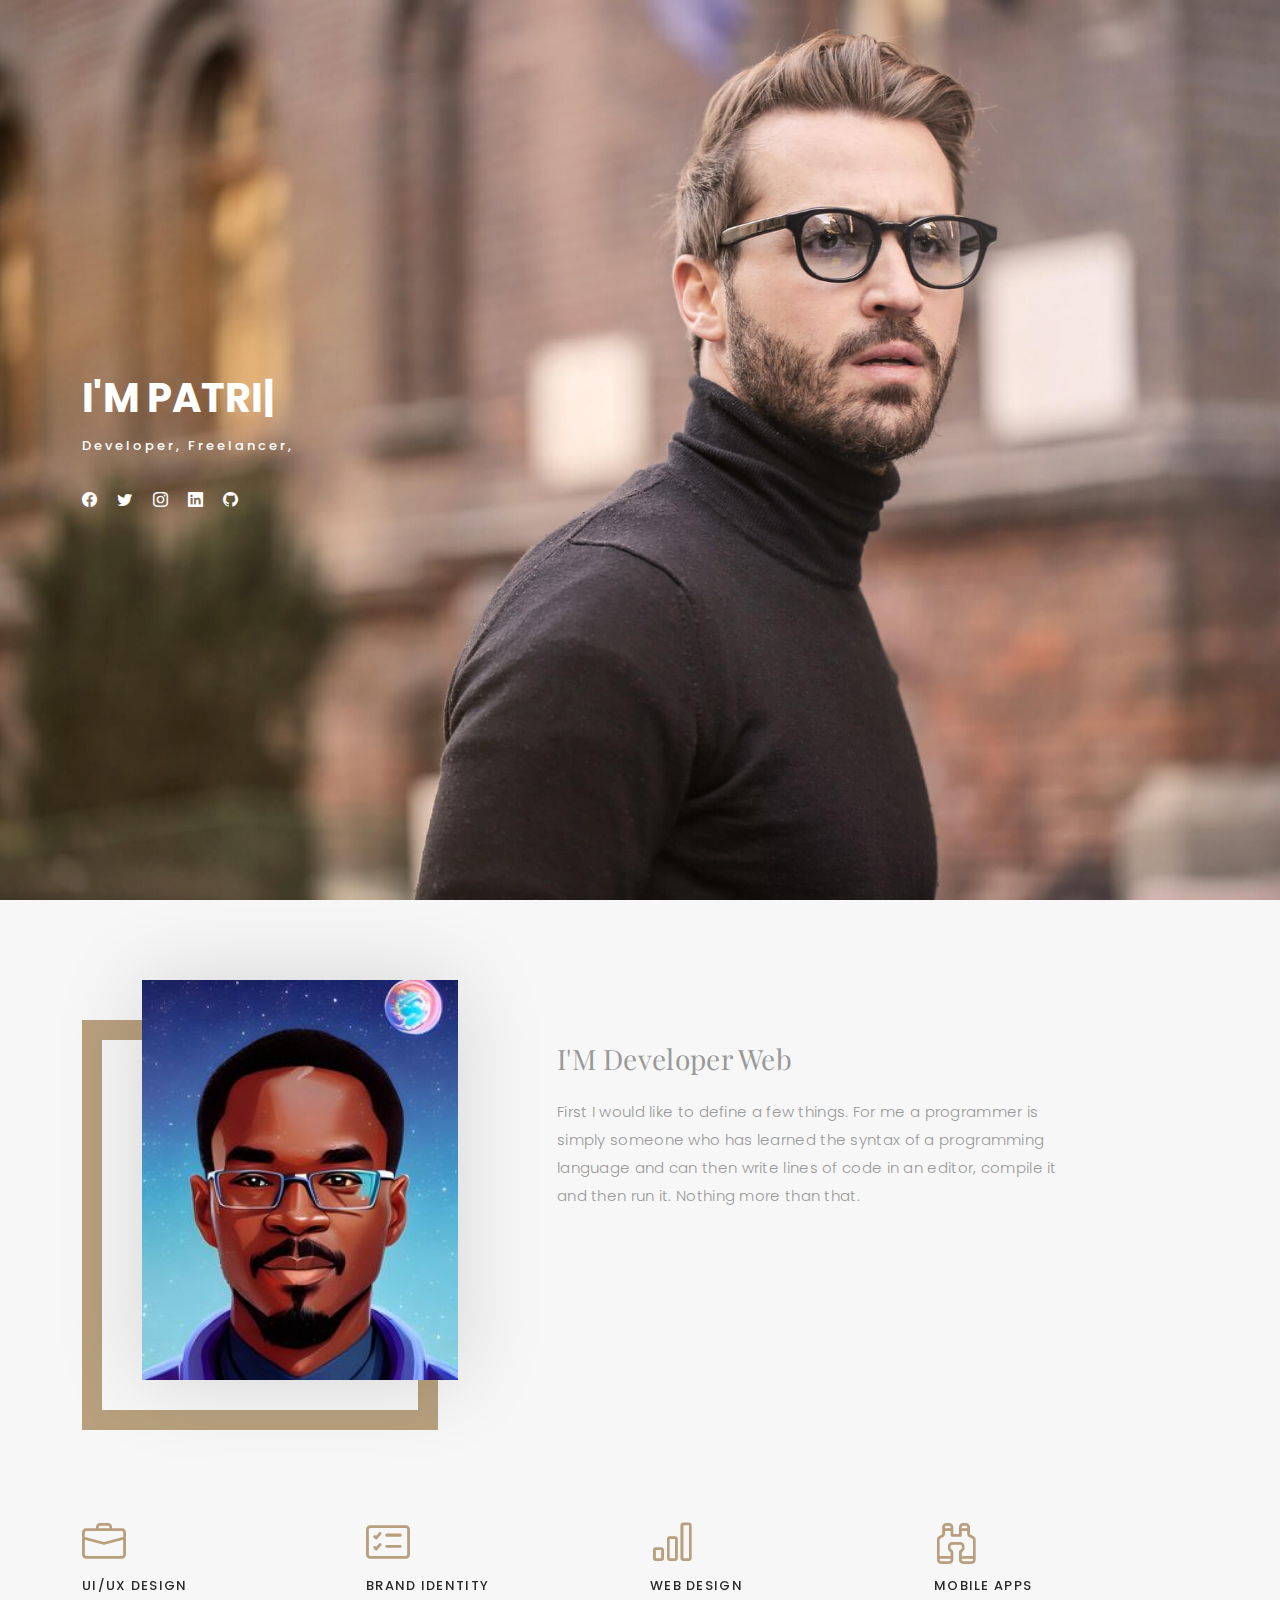
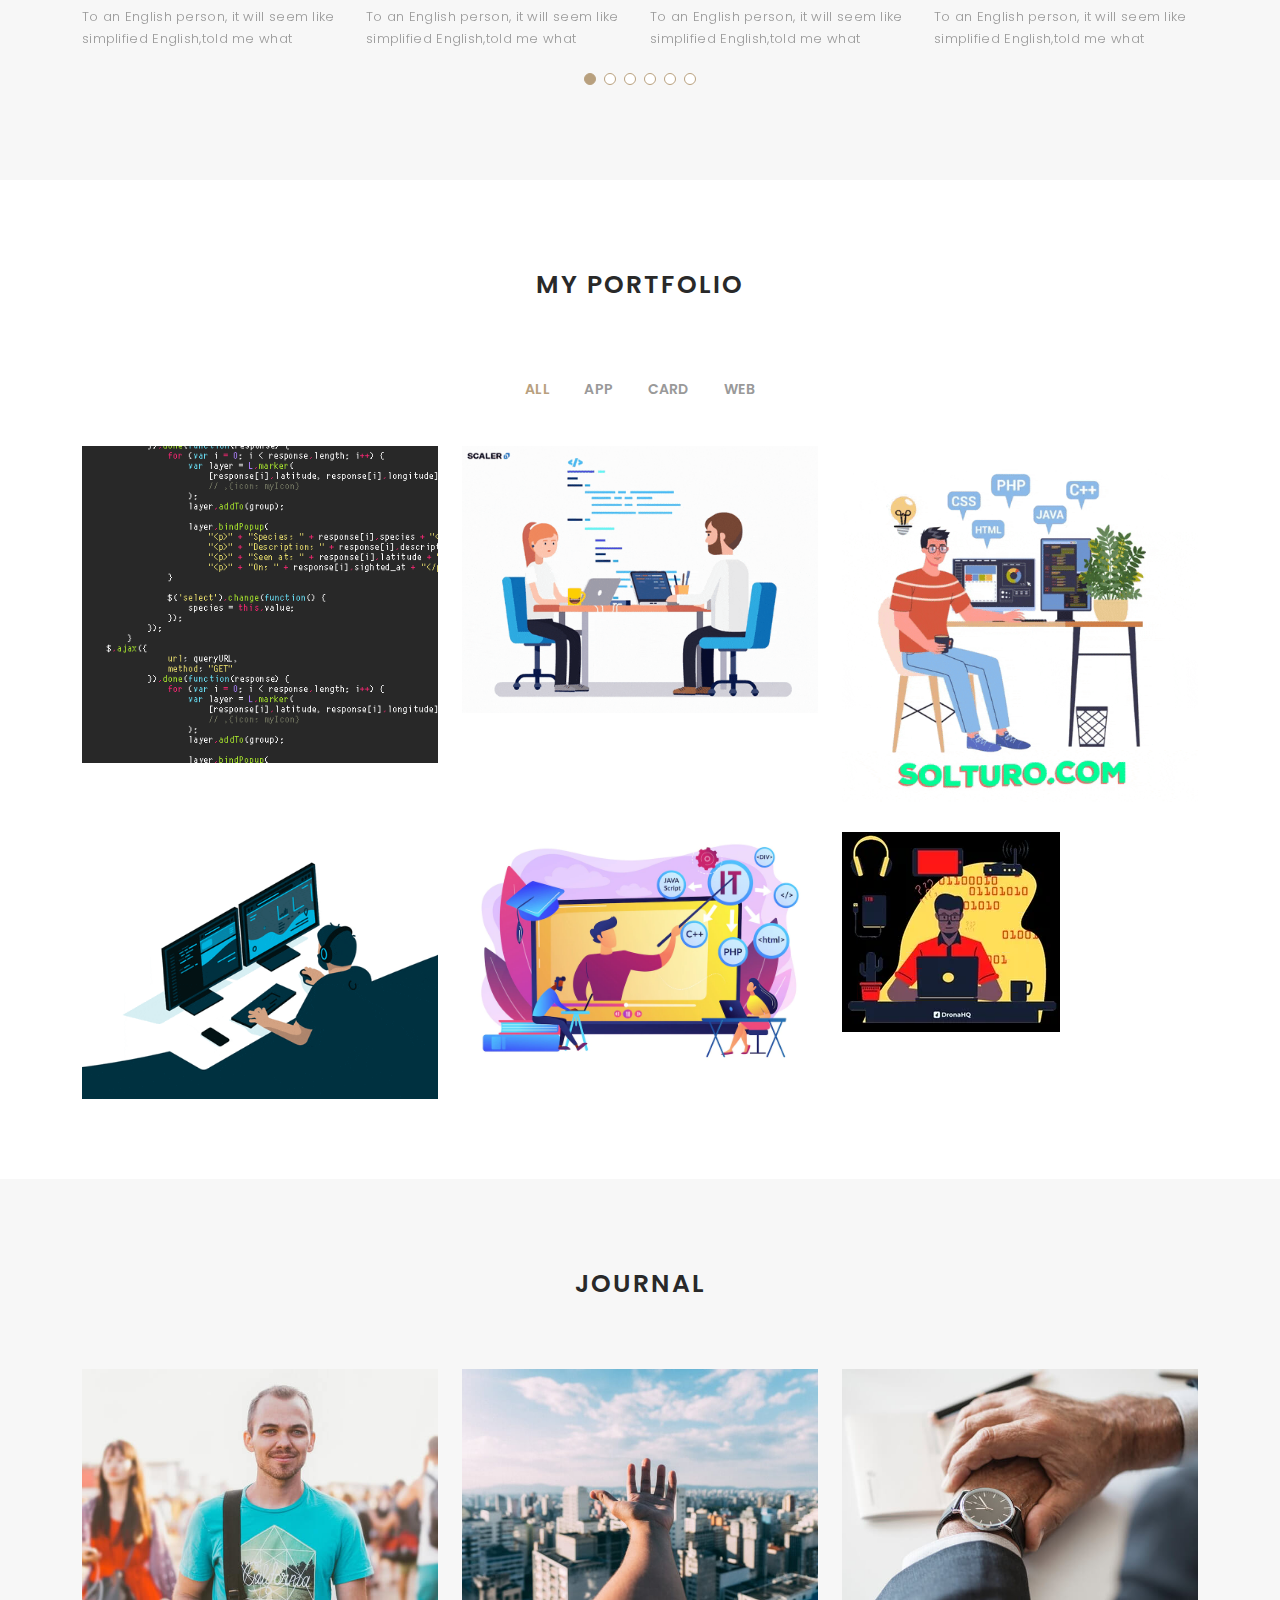
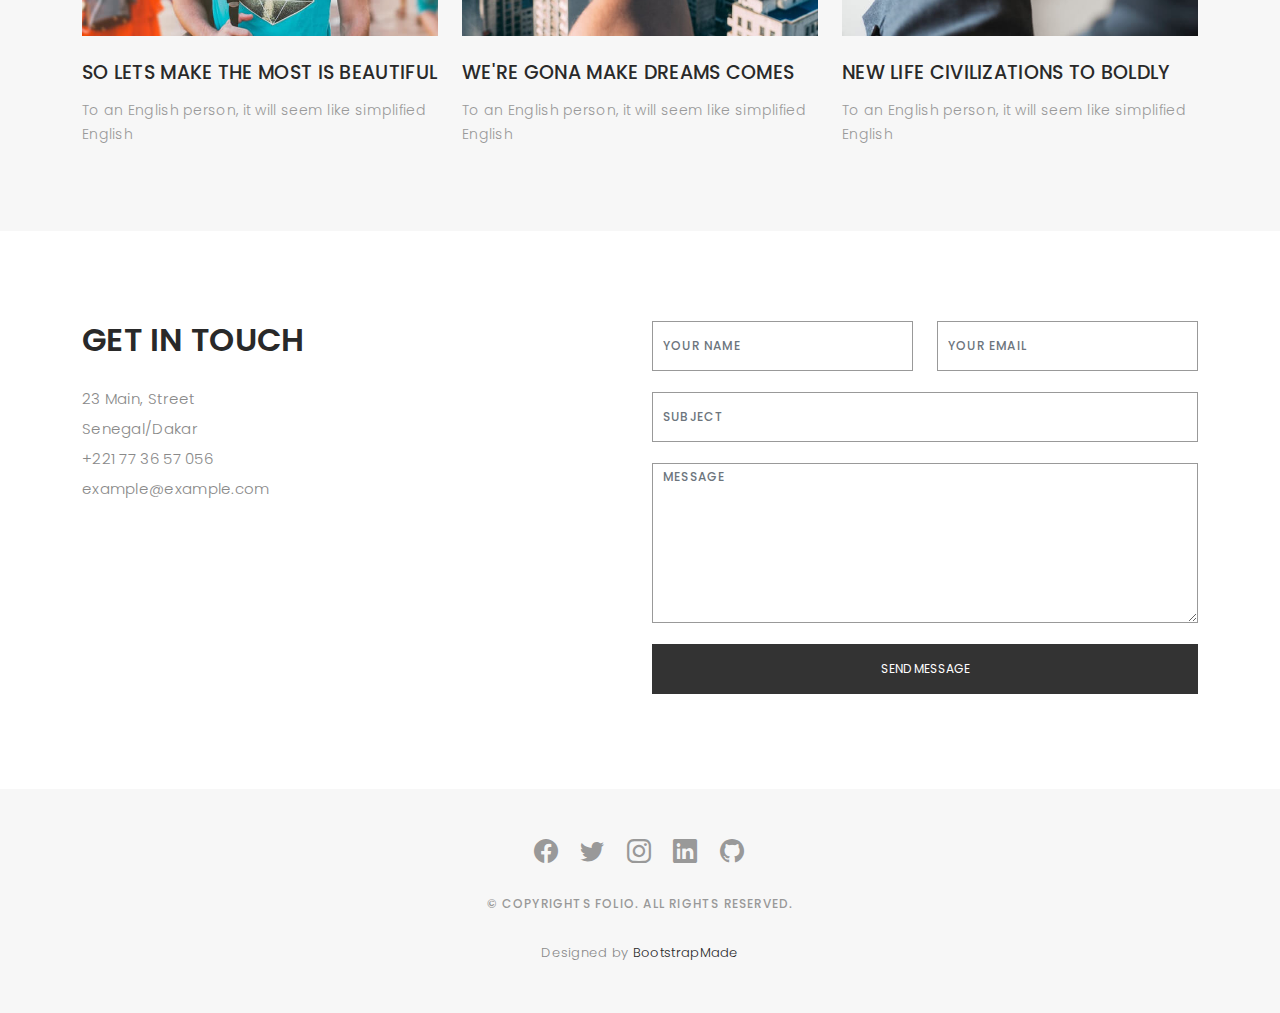
==== index.html @ e071d7d8 "Merge branch 'main' of https://github.com/Adromane/Folio" ====
<!DOCTYPE html>
<html lang="en">

<head>
  <meta charset="utf-8">
  <meta content="width=device-width, initial-scale=1.0" name="viewport">

  <title>My website</title>
  <meta content="" name="description">
  <meta content="" name="keywords">

  <!-- Favicons -->
  <link href="assets/img/Logo.webp" rel="icon">
  <link href="assets/img/apple-touch-icon.png" rel="apple-touch-icon">

  <!-- Google Fonts -->
  <link href="https://fonts.googleapis.com/css?family=Poppins:300,300i,400,400i,500,500i,600,600i,700,700i|Playfair+Display:400,400i,500,500i,600,600i,700,700i,900,900i" rel="stylesheet">

  <!-- Vendor CSS Files -->
  <link href="assets/vendor/bootstrap/css/bootstrap.min.css" rel="stylesheet">
  <link href="assets/vendor/bootstrap-icons/bootstrap-icons.css" rel="stylesheet">
  <link href="assets/vendor/boxicons/css/boxicons.min.css" rel="stylesheet">
  <link href="assets/vendor/glightbox/css/glightbox.min.css" rel="stylesheet">
  <link href="assets/vendor/swiper/swiper-bundle.min.css" rel="stylesheet">

  <!-- Template Main CSS File -->
  <link href="assets/css/style.css" rel="stylesheet">

  <!-- =======================================================
  * Template Name: Folio - v4.9.1
  * Template URL: https://bootstrapmade.com/folio-bootstrap-portfolio-template/
  * Author: BootstrapMade.com
  * License: https://bootstrapmade.com/license/
  ======================================================== -->
</head>

<body>

  <!-- ======= Header ======= -->
  <header id="header" class="fixed-top ">
    <div class="container d-flex align-items-center justify-content-between">

      <a href="index.html" class="logo"><img src="assets/img/logo.png" alt="" class="img-fluid"></a>
      <!-- Uncomment below if you prefer to use an text logo -->
      <!-- <h1 class="logo"><a href="index.html">Folio</a></h1> -->

      <nav id="navbar" class="navbar">
        <ul>
          <li><a class="nav-link scrollto active" href="#hero">Home</a></li>
          <li><a class="nav-link scrollto" href="#about">About</a></li>
          <li><a class="nav-link  scrollto" href="#portfolio">Portfolio</a></li>
          <li><a class="nav-link  scrollto" href="#journal">Blog</a></li>
            <ul>
            </ul>
          </li>
          <li><a class="nav-link scrollto" href="#contact">Contact</a></li>
        </ul>
        <i class="bi bi-list mobile-nav-toggle"></i>
      </nav><!-- .navbar -->

    </div>
  </header><!-- End Header -->

  <!-- ======= Hero Section ======= -->
  <div id="hero" class="home">

    <div class="container">
      <div class="hero-content">
        <h1>I'm <span class="typed" data-typed-items="Patrick Adromane Vieira Gomes, Developer, Freelancer"></span></h1>
        <p> Developer, Freelancer,</p>

        <ul class="list-unstyled list-social">
          <li><a href="https://www.facebook.com/"><i class="bi bi-facebook"></i></a></li>
          <li><a href="https://twitter.com/home"><i class="bi bi-twitter"></i></a></li>
          <li><a href="https://www.instagram.com/"><i class="bi bi-instagram"></i></a></li>
          <li><a href="https://www.linkedin.com/jobs/"><i class="bi bi-linkedin"></i></a></li>
          <li><a href="https://github.com/Adromane"><i class="bi bi-github"></i></a></li>
        </ul>
      </div>
    </div>
  </div><!-- End Hero -->

  <main id="main">

    <!-- ======= About Section ======= -->
    <div id="about" class="paddsection">
      <div class="container">
        <div class="row justify-content-between">

          <div class="col-lg-4 ">
            <div class="div-img-bg">
              <div class="about-img">
                <img src="pich.jpg" class="img-responsive" alt="me">
              </div>
            </div>
          </div>

          <div class="col-lg-7">
            <div class="about-descr">

              <p class="p-heading">I'M Developer Web </p>
              <p class="separator">First I would like to define a few things. For me a programmer is simply someone who has learned the syntax of a programming language and can then write lines of code in an editor, compile it and then run it. Nothing more than that.</p>

            </div>

          </div>
        </div>
      </div>
    </div><!-- End About Section -->

    <!-- ======= Services Section ======= -->
    <div id="services">
      <div class="container">

        <div class="services-slider swiper" data-aos="fade-up" data-aos-delay="100">
          <div class="swiper-wrapper">

            <div class="swiper-slide">
              <div class="services-block">
                <i class="bi bi-briefcase"></i>
                <span>UI/UX DESIGN</span>
                <p class="separator">To an English person, it will seem like simplified English,told me what </p>
              </div>
            </div><!-- End testimonial item -->

            <div class="swiper-slide">
              <div class="services-block">
                <i class="bi bi-card-checklist"></i>
                <span>BRAND IDENTITY</span>
                <p class="separator">To an English person, it will seem like simplified English,told me what </p>
              </div>
            </div><!-- End testimonial item -->

            <div class="swiper-slide">
              <div class="services-block">
                <i class="bi bi-bar-chart"></i>
                <span>WEB DESIGN</span>
                <p class="separator">To an English person, it will seem like simplified English,told me what </p>
              </div>
            </div><!-- End testimonial item -->

            <div class="swiper-slide">
              <div class="services-block">
                <i class="bi bi-binoculars"></i>
                <span>MOBILE APPS</span>
                <p class="separator">To an English person, it will seem like simplified English,told me what </p>
              </div>
            </div><!-- End testimonial item -->

            <div class="swiper-slide">
              <div class="services-block">
                <i class="bi bi-brightness-high"></i>
                <span>Analytics</span>
                <p class="separator">To an English person, it will seem like simplified English,told me what </p>
              </div>
            </div><!-- End testimonial item -->

            <div class="swiper-slide">
              <div class="services-block">
                <i class="bi bi-calendar4-week"></i>
                <span>PHOTOGRAPHY</span>
                <p class="separator">To an English person, it will seem like simplified English,told me what </p>
              </div>
            </div><!-- End testimonial item -->

          </div>
          <div class="swiper-pagination"></div>
        </div>

      </div>

    </div><!-- End Services Section -->

    <!-- ======= Portfolio Section ======= -->
    <div id="portfolio" class="paddsection">

      <div class="container">
        <div class="section-title text-center">
          <h2>My Portfolio</h2>
        </div>
      </div>

      <div class="container">

        <div class="row">
          <div class="col-lg-12 d-flex justify-content-center">
            <ul id="portfolio-flters">
              <li data-filter="*" class="filter-active">All</li>
              <li data-filter=".filter-app">App</li>
              <li data-filter=".filter-card">Card</li>
              <li data-filter=".filter-web">Web</li>
            </ul>
          </div>
        </div>

        <div class="row portfolio-container">

          <div class="col-lg-4 col-md-6 portfolio-item filter-app">
            <img src="giphy (1).gif" class="img-fluid" alt="">
            <div class="portfolio-info">
              <h4>Designer</h4>
              <p>Desig</p>
              <a href="assets/img/portfolio/desig1.gif" data-gallery="portfolioGallery" class="portfolio-lightbox preview-link" title="Designer"><i class="bx bx-plus"></i></a>
              <a href="portfolio-details.html" class="details-link" title="More Details"><i class="bx bx-link"></i></a>
            </div>
          </div>

          <div class="col-lg-4 col-md-6 portfolio-item filter-web">
            <img src="giphy (2)-prog.gif" class="img-fluid" alt="">
            <div class="portfolio-info">
              <h4>Website</h4>
              <p>Web</p>
              <a href="assets/img/portfolio/Progr1.gif" data-gallery="portfolioGallery" class="portfolio-lightbox preview-link" title="Website"><i class="bx bx-plus"></i></a>
              <a href="portfolio-details.html" class="details-link" title="More Details"><i class="bx bx-link"></i></a>
            </div>
          </div>

          <div class="col-lg-4 col-md-6 portfolio-item filter-app">
            <img src="giphy (3).gif" class="img-fluid" alt="">
            <div class="portfolio-info">
              <h4>App 2</h4>
              <p>App</p>
              <a href="assets/img/portfolio/desig2.gif" data-gallery="portfolioGallery" class="portfolio-lightbox preview-link" title="website"><i class="bx bx-plus"></i></a>
              <a href="portfolio-details.html" class="details-link" title="More Details"><i class="bx bx-link"></i></a>
            </div>
          </div>

          <div class="col-lg-4 col-md-6 portfolio-item filter-card">
            <img src="giphy.gif" class="img-fluid" alt="">
            <div class="portfolio-info">
              <h4>Developer 2</h4>
              <p>Dev</p>
              <a href="assets/img/portfolio/prg5.gif" data-gallery="portfolioGallery" class="portfolio-lightbox preview-link" title="website"><i class="bx bx-plus"></i></a>
              <a href="portfolio-details.html" class="details-link" title="More Details"><i class="bx bx-link"></i></a>
            </div>
          </div>

          <div class="col-lg-4 col-md-6 portfolio-item filter-web">
            <img src="p.webp" class="img-fluid" alt="">
            <div class="portfolio-info">
              <h4>Website</h4>
              <p>Web</p>
              <a href="assets/img/portfolio/prg4.gif" data-gallery="portfolioGallery" class="portfolio-lightbox preview-link" title="website"><i class="bx bx-plus"></i></a>
              <a href="portfolio-details.html" class="details-link" title="More Details"><i class="bx bx-link"></i></a>
            </div>
          </div>

          <div class="col-lg-4 col-md-6 portfolio-item filter-app">
            <img src="Giphy4.webp" class="img-fluid" alt="">
            <div class="portfolio-info">
              <h4>Designed</h4>
              <p>Desig</p>
              <a href="assets/img/portfolio/desig1.gif" data-gallery="portfolioGallery" class="portfolio-lightbox preview-link" title="Designer"><i class="bx bx-plus"></i></a>
              <a href="portfolio-details.html" class="details-link" title="More Details"><i class="bx bx-link"></i></a>
            </div>
          </div>

        </div>

      </div>

    </div><!-- End Portfolio Section -->

    <!-- ======= Journal Section ======= -->
    <div id="journal" class="text-left paddsection">

      <div class="container">
        <div class="section-title text-center">
          <h2>journal</h2>
        </div>
      </div>

      <div class="container">
        <div class="journal-block">
          <div class="row">

            <div class="col-lg-4 col-md-6">
              <div class="journal-info">

                <a href="blog-single.html"><img src="assets/img/blog-post-1.jpg" class="img-responsive" alt="img"></a>

                <div class="journal-txt">

                  <h4><a href="blog-single.html">SO LETS MAKE THE MOST IS BEAUTIFUL</a></h4>
                  <p class="separator">To an English person, it will seem like simplified English
                  </p>

                </div>

              </div>
            </div>

            <div class="col-lg-4 col-md-6">
              <div class="journal-info">

                <a href="blog-single.html"><img src="assets/img/blog-post-2.jpg" class="img-responsive" alt="img"></a>

                <div class="journal-txt">

                  <h4><a href="blog-single.html">WE'RE GONA MAKE DREAMS COMES</a></h4>
                  <p class="separator">To an English person, it will seem like simplified English
                  </p>

                </div>

              </div>
            </div>

            <div class="col-lg-4 col-md-6">
              <div class="journal-info">

                <a href="blog-single.html"><img src="assets/img/blog-post-3.jpg" class="img-responsive" alt="img"></a>

                <div class="journal-txt">

                  <h4><a href="blog-single.html">NEW LIFE CIVILIZATIONS TO BOLDLY</a></h4>
                  <p class="separator">To an English person, it will seem like simplified English
                  </p>

                </div>

              </div>
            </div>

          </div>
        </div>
      </div>

    </div><!-- End Journal Section -->

    <!-- ======= Contact Section ======= -->
    <div id="contact" class="paddsection">
      <div class="container">
        <div class="contact-block1">
          <div class="row">

            <div class="col-lg-6">
              <div class="contact-contact">

                <h2 class="mb-30">GET IN TOUCH</h2>

                <ul class="contact-details">
                  <li><span>23 Main, Street</span></li>
                  <li><span>Senegal/Dakar</span></li>
                  <li><span>+221 77 36 57 056</span></li>
                  <li><span>example@example.com</span></li>
                </ul>

              </div>
            </div>

            <div class="col-lg-6">
              <form action="forms/contact.php" method="post" role="form" class="php-email-form">
                <div class="row gy-3">

                  <div class="col-lg-6">
                    <div class="form-group contact-block1">
                      <input type="text" name="name" class="form-control" id="name" placeholder="Your Name" required>
                    </div>
                  </div>

                  <div class="col-lg-6">
                    <div class="form-group">
                      <input type="email" class="form-control" name="email" id="email" placeholder="Your Email" required>
                    </div>
                  </div>

                  <div class="col-lg-12">
                    <div class="form-group">
                      <input type="text" class="form-control" name="subject" id="subject" placeholder="Subject" required>
                    </div>
                  </div>

                  <div class="col-lg-12">
                    <div class="form-group">
                      <textarea class="form-control" name="message" placeholder="Message" required></textarea>
                    </div>
                  </div>

                  <div class="col-lg-12">
                    <div class="loading">Loading</div>
                    <div class="error-message"></div>
                    <div class="sent-message">Your message has been sent. Thank you!</div>
                  </div>

                  <div class="mt-0">
                    <input type="submit" class="btn btn-defeault btn-send" value="Send message">
                  </div>

                </div>
              </form>
            </div>
          </div>
        </div>
      </div>
    </div><!-- End Contact Section -->

  </main><!-- End #main -->

  <!-- ======= Footer ======= -->
  <div id="footer" class="text-center">
    <div class="container">
      <div class="socials-media text-center">

        <ul class="list-unstyled">
          <li><a href="#"><i class="bi bi-facebook"></i></a></li>
          <li><a href="#"><i class="bi bi-twitter"></i></a></li>
          <li><a href="#"><i class="bi bi-instagram"></i></a></li>
          <li><a href="#"><i class="bi bi-linkedin"></i></a></li>
          <li><a href="#"><i class="bi bi-github"></i></a></li>
        </ul>

      </div>

      <p>&copy; Copyrights Folio. All rights reserved.</p>

      <div class="credits">
        <!--
        All the links in the footer should remain intact.
        You can delete the links only if you purchased the pro version.
        Licensing information: https://bootstrapmade.com/license/
        Purchase the pro version with working PHP/AJAX contact form: https://bootstrapmade.com/buy/?theme=Folio
      -->
        Designed by <a href="https://bootstrapmade.com/">BootstrapMade</a>
      </div>

    </div>
  </div><!-- End Footer -->

  <a href="#" class="back-to-top d-flex align-items-center justify-content-center"><i class="bi bi-arrow-up-short"></i></a>

  <!-- Vendor JS Files -->
  <script src="assets/vendor/bootstrap/js/bootstrap.bundle.min.js"></script>
  <script src="assets/vendor/glightbox/js/glightbox.min.js"></script>
  <script src="assets/vendor/isotope-layout/isotope.pkgd.min.js"></script>
  <script src="assets/vendor/swiper/swiper-bundle.min.js"></script>
  <script src="assets/vendor/typed.js/typed.min.js"></script>
  <script src="assets/vendor/php-email-form/validate.js"></script>

  <!-- Template Main JS File -->
  <script src="assets/js/main.js"></script>

</body>

</html>
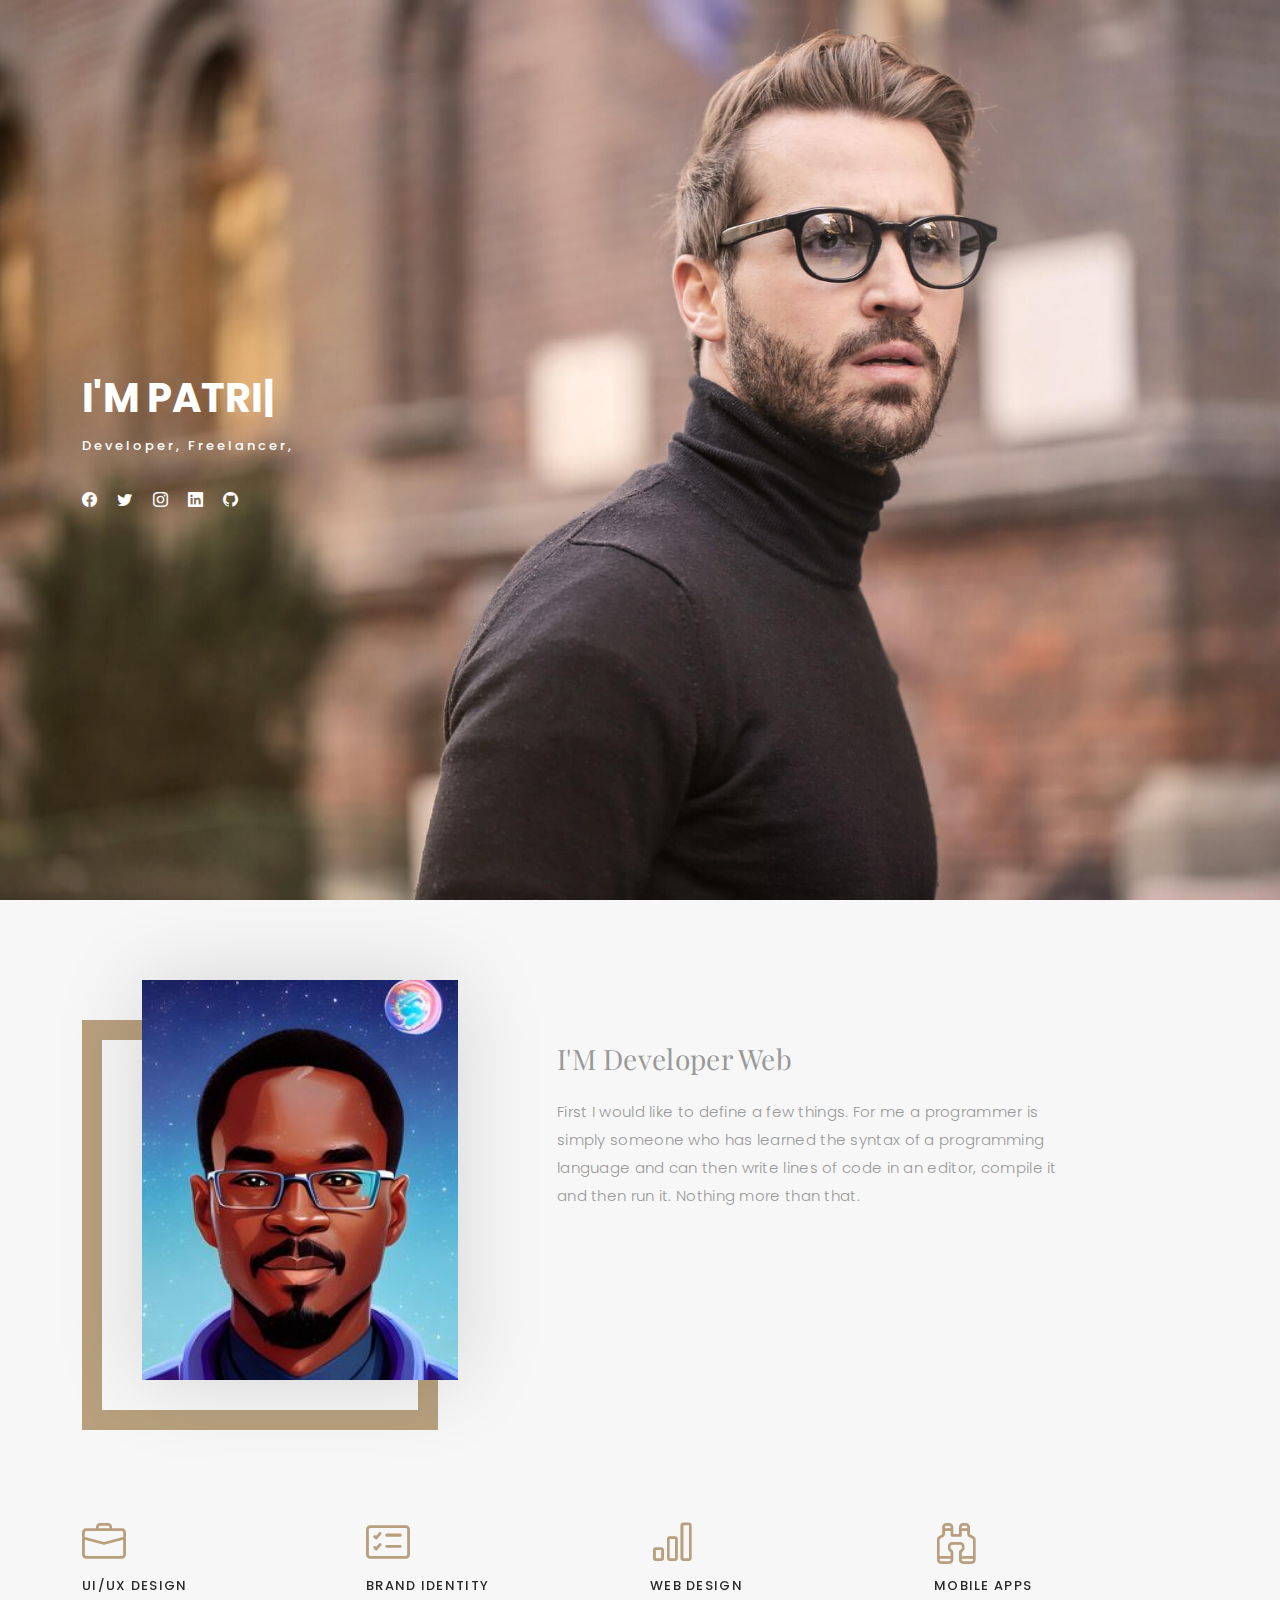
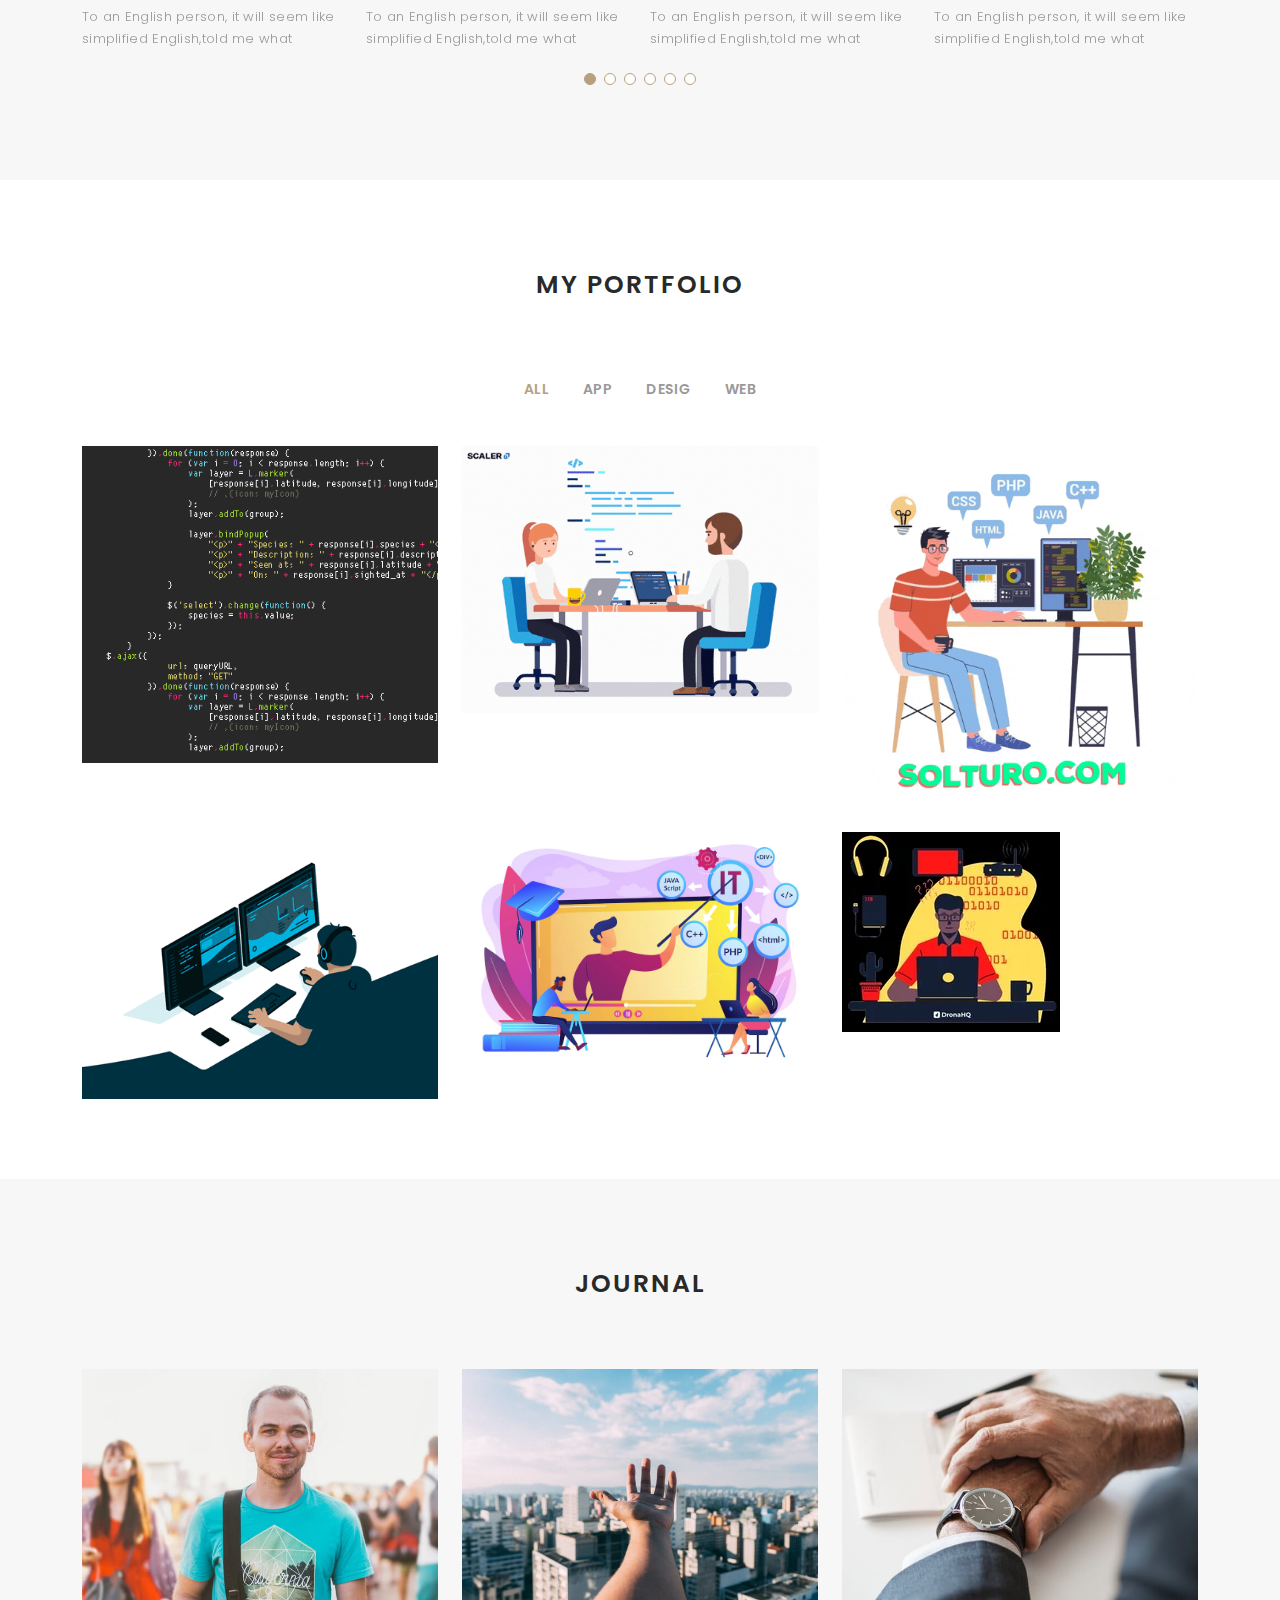
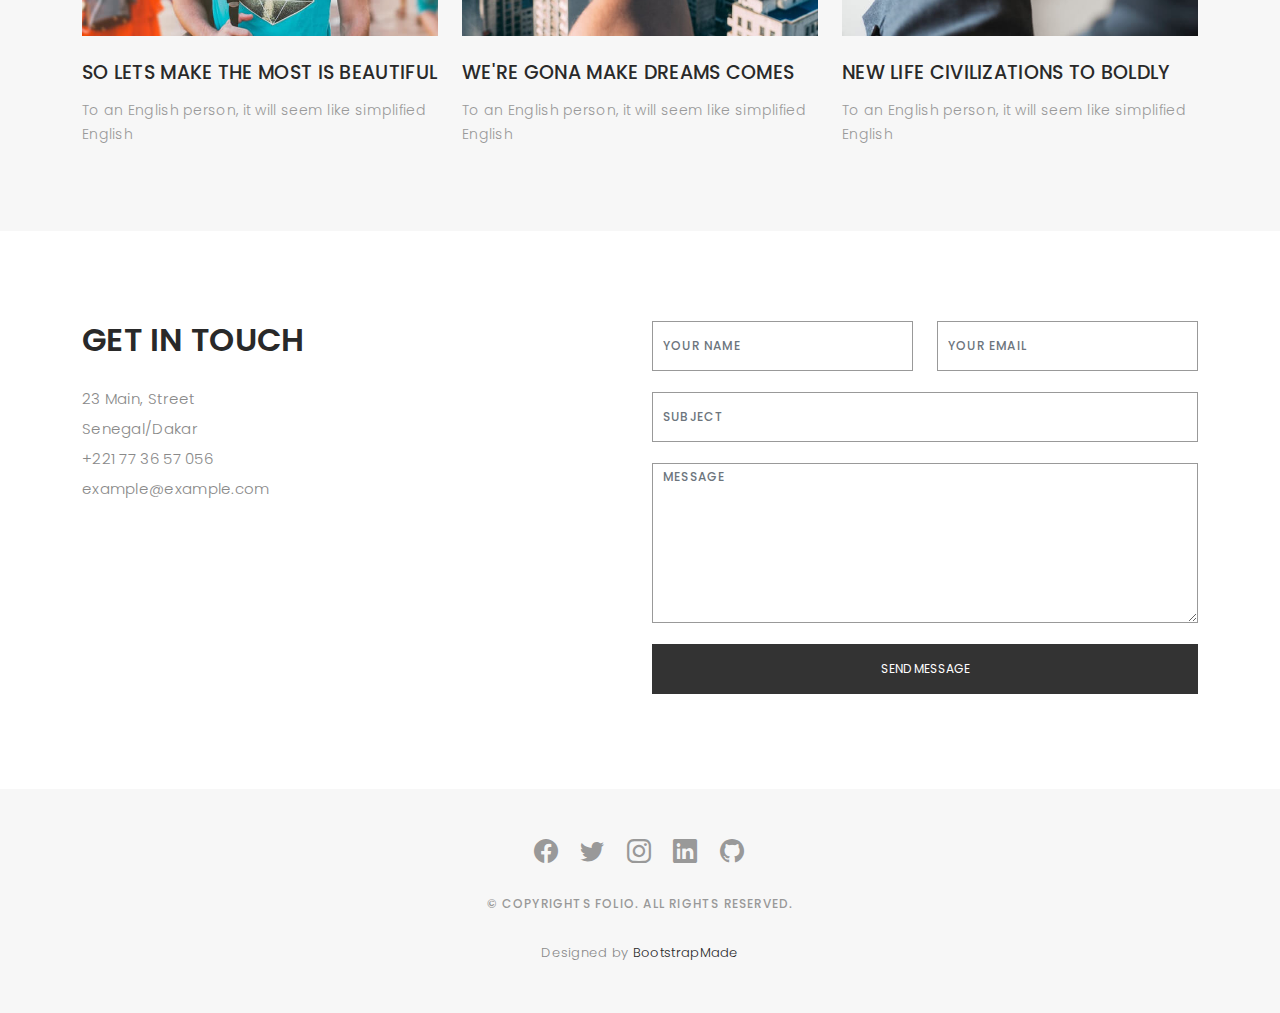
==== commit 21eb00e5: "commit test" ====
--- a/index.html
+++ b/index.html
@@ -187,7 +187,7 @@
             <ul id="portfolio-flters">
               <li data-filter="*" class="filter-active">All</li>
               <li data-filter=".filter-app">App</li>
-              <li data-filter=".filter-card">Card</li>
+              <li data-filter=".filter-card">Desig</li>
               <li data-filter=".filter-web">Web</li>
             </ul>
           </div>
@@ -218,8 +218,8 @@
           <div class="col-lg-4 col-md-6 portfolio-item filter-app">
             <img src="giphy (3).gif" class="img-fluid" alt="">
             <div class="portfolio-info">
-              <h4>App 2</h4>
-              <p>App</p>
+              <h4>Developer app</h4>
+              <p>Dev</p>
               <a href="assets/img/portfolio/desig2.gif" data-gallery="portfolioGallery" class="portfolio-lightbox preview-link" title="website"><i class="bx bx-plus"></i></a>
               <a href="portfolio-details.html" class="details-link" title="More Details"><i class="bx bx-link"></i></a>
             </div>
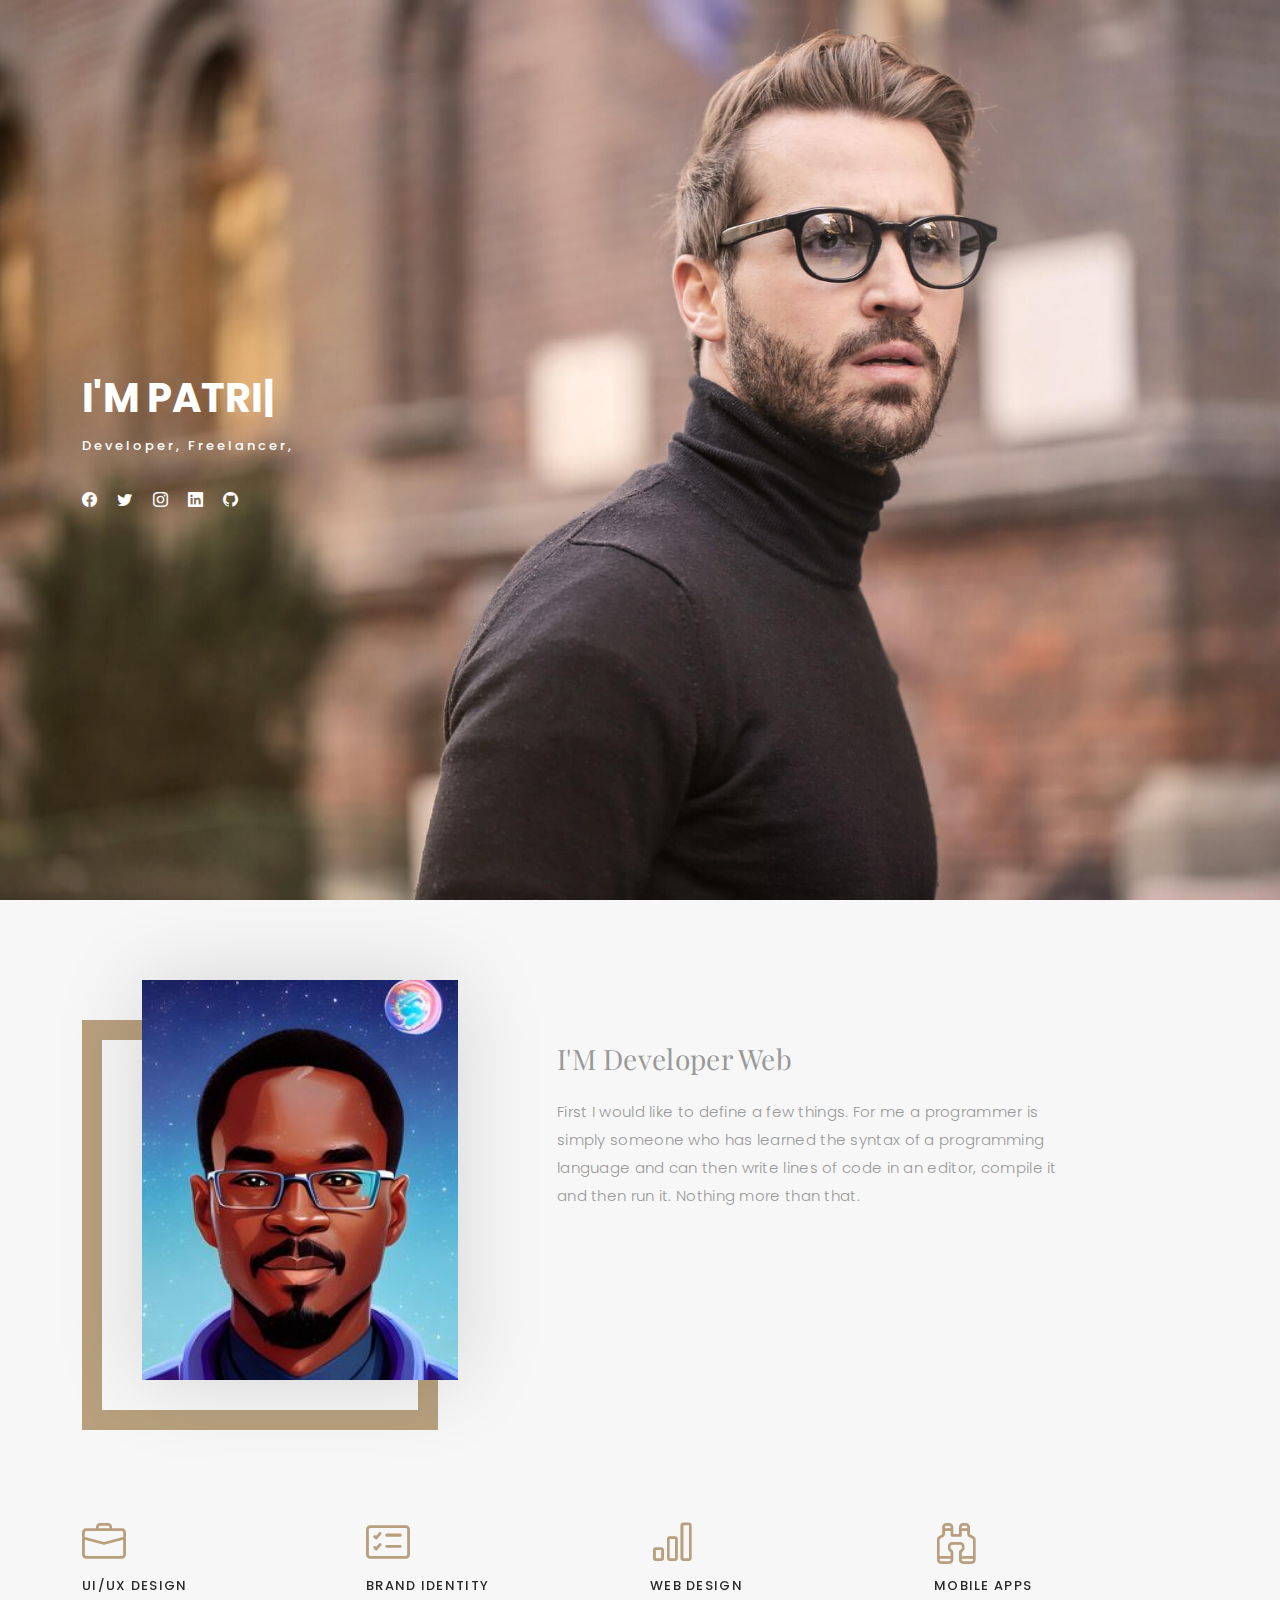
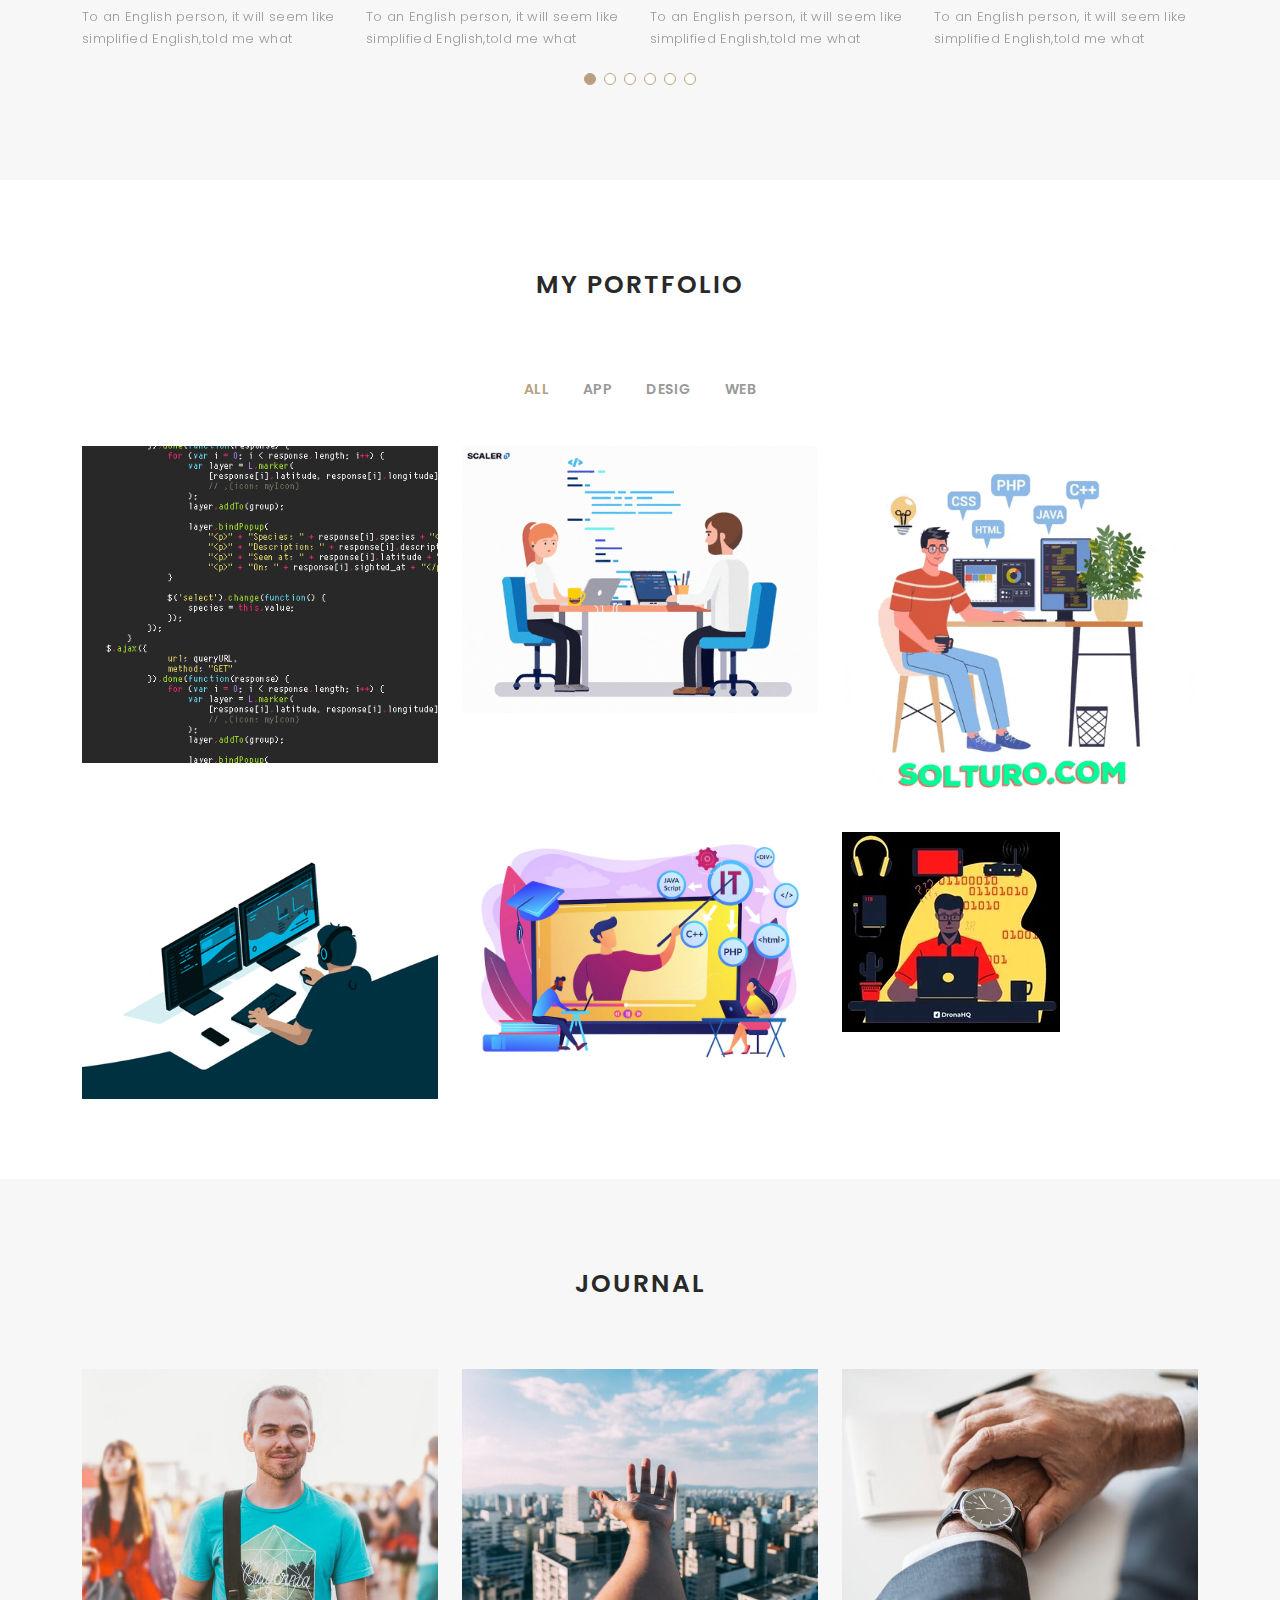
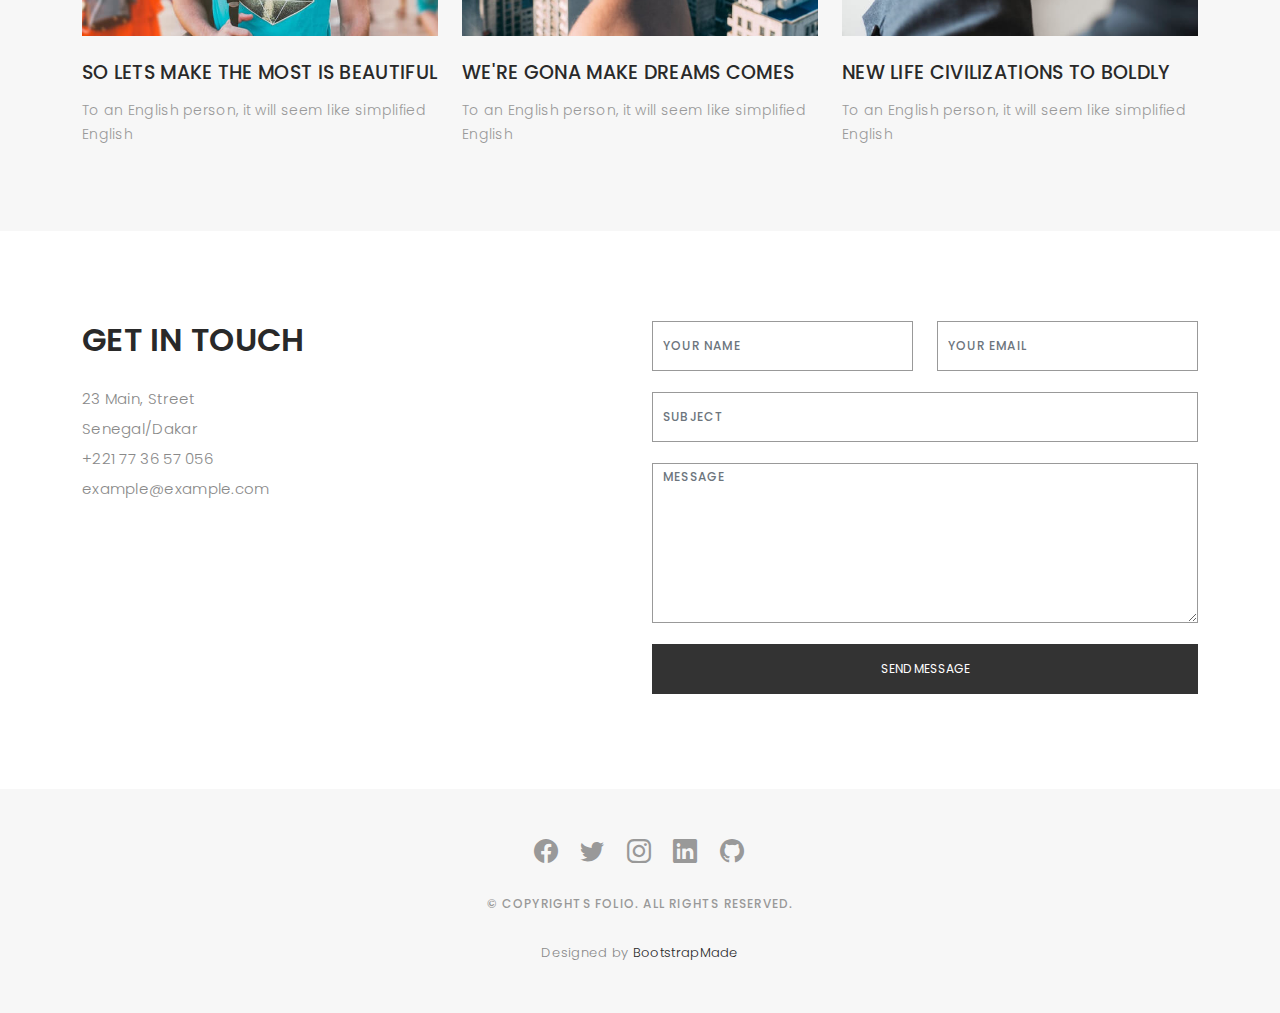
==== commit bfbfe2bb: "commit change" ====
--- a/index.html
+++ b/index.html
@@ -228,9 +228,9 @@
           <div class="col-lg-4 col-md-6 portfolio-item filter-card">
             <img src="giphy.gif" class="img-fluid" alt="">
             <div class="portfolio-info">
-              <h4>Developer 2</h4>
-              <p>Dev</p>
-              <a href="assets/img/portfolio/prg5.gif" data-gallery="portfolioGallery" class="portfolio-lightbox preview-link" title="website"><i class="bx bx-plus"></i></a>
+              <h4>Designer</h4>
+              <p>Desig</p>
+              <a href="assets/img/portfolio/desig4.gif" data-gallery="portfolioGallery" class="portfolio-lightbox preview-link" title="Designer"><i class="bx bx-plus"></i></a>
               <a href="portfolio-details.html" class="details-link" title="More Details"><i class="bx bx-link"></i></a>
             </div>
           </div>
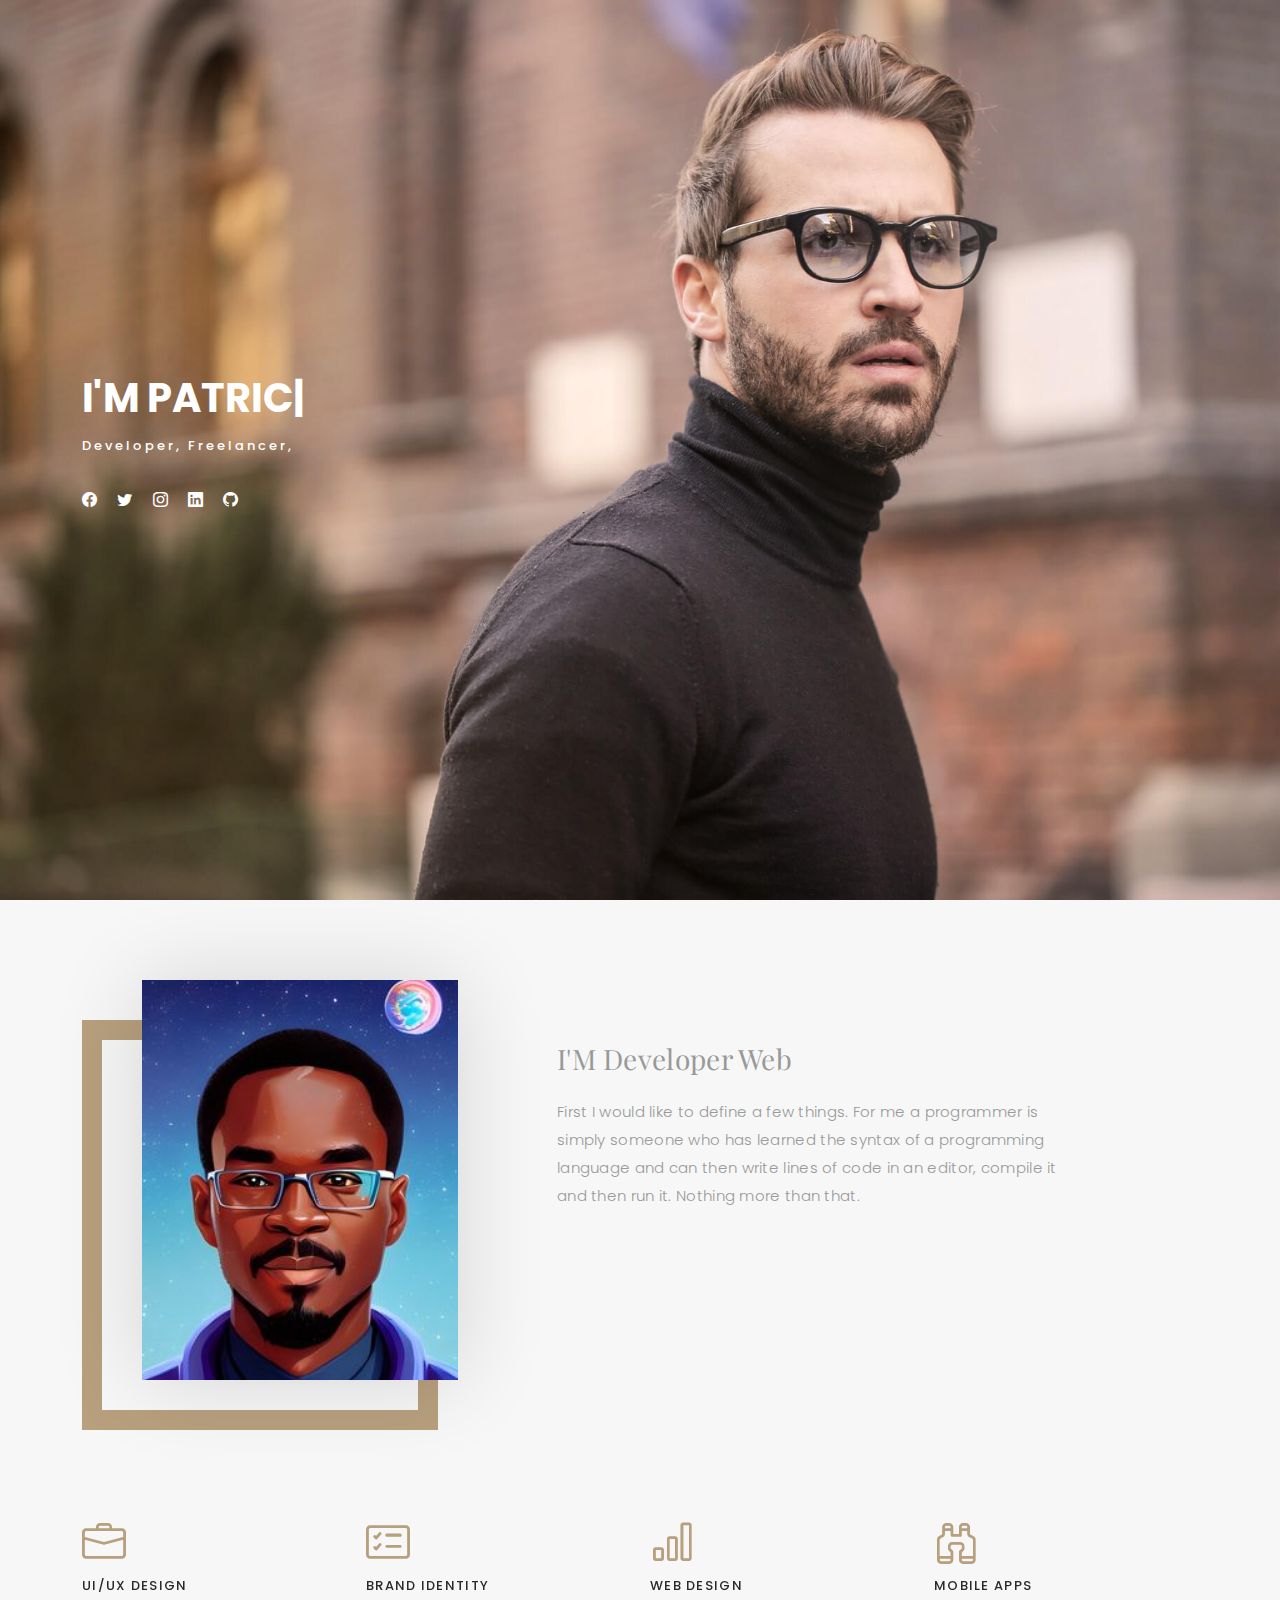
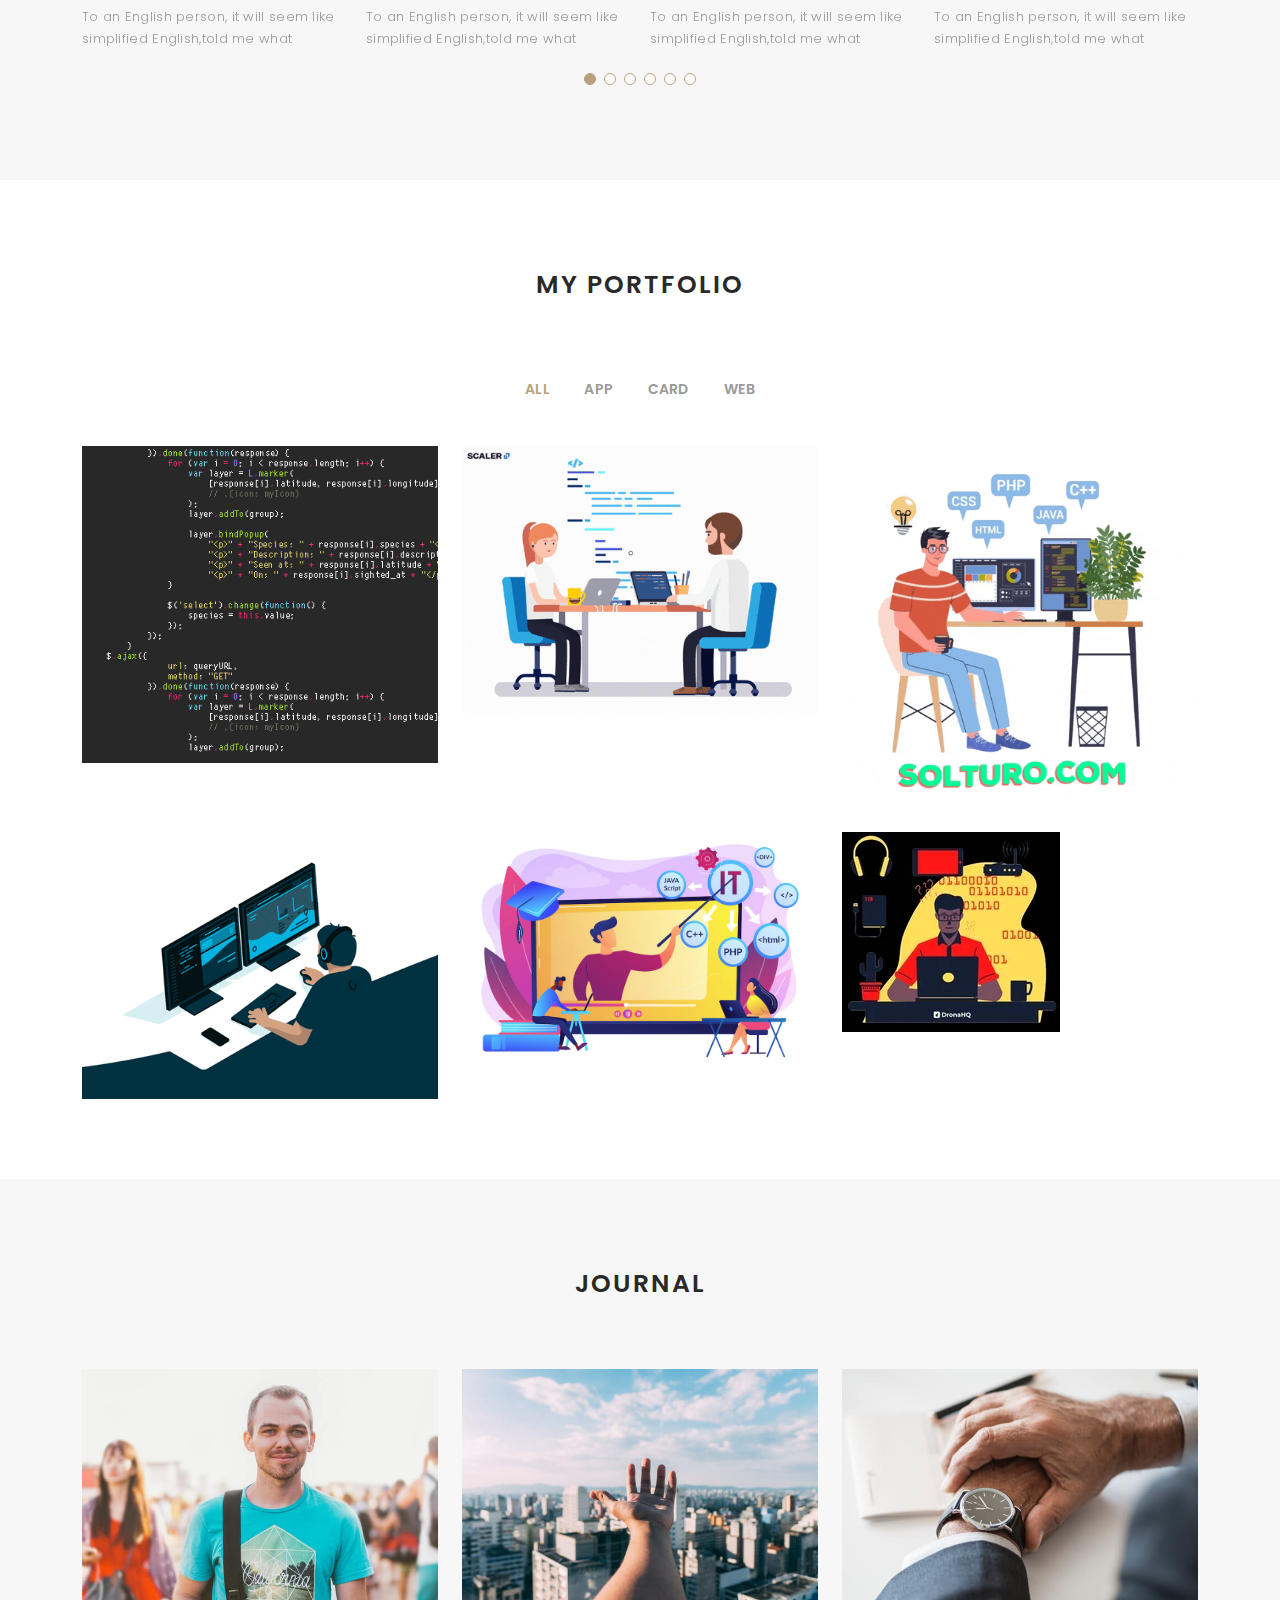
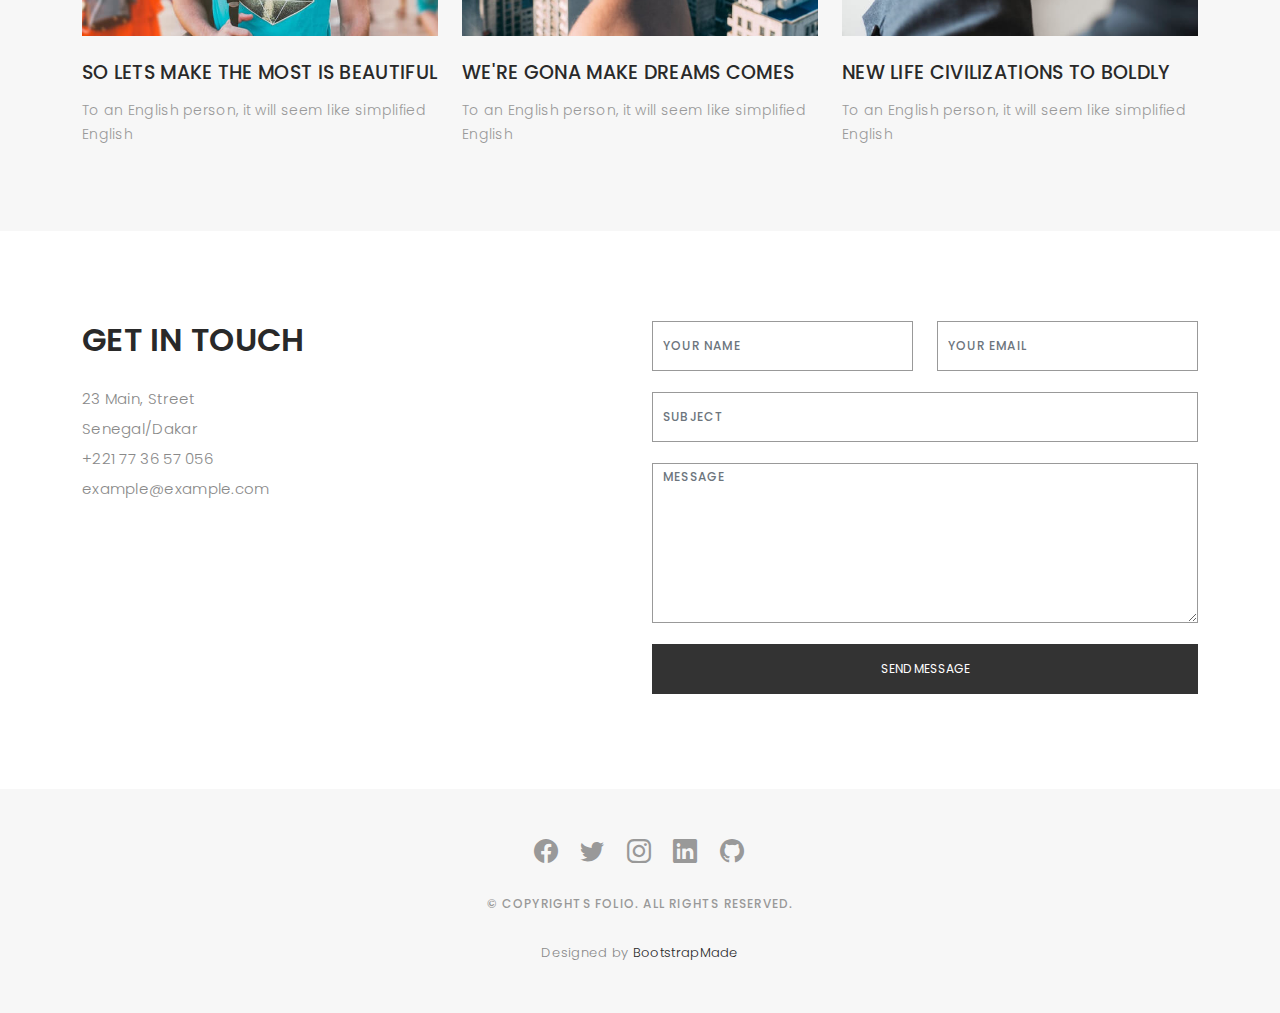
==== commit 5c0c25ee: "commit change" ====
--- a/index.html
+++ b/index.html
@@ -187,7 +187,7 @@
             <ul id="portfolio-flters">
               <li data-filter="*" class="filter-active">All</li>
               <li data-filter=".filter-app">App</li>
-              <li data-filter=".filter-card">Desig</li>
+              <li data-filter=".filter-card">Card</li>
               <li data-filter=".filter-web">Web</li>
             </ul>
           </div>
@@ -218,9 +218,9 @@
           <div class="col-lg-4 col-md-6 portfolio-item filter-app">
             <img src="giphy (3).gif" class="img-fluid" alt="">
             <div class="portfolio-info">
-              <h4>Developer app</h4>
-              <p>Dev</p>
-              <a href="assets/img/portfolio/desig2.gif" data-gallery="portfolioGallery" class="portfolio-lightbox preview-link" title="website"><i class="bx bx-plus"></i></a>
+              <h4>App 2</h4>
+              <p>App</p>
+              <a href="assets/img/portfolio/prg5.gif" data-gallery="portfolioGallery" class="portfolio-lightbox preview-link" title="website"><i class="bx bx-plus"></i></a>
               <a href="portfolio-details.html" class="details-link" title="More Details"><i class="bx bx-link"></i></a>
             </div>
           </div>
@@ -228,9 +228,9 @@
           <div class="col-lg-4 col-md-6 portfolio-item filter-card">
             <img src="giphy.gif" class="img-fluid" alt="">
             <div class="portfolio-info">
-              <h4>Designer</h4>
-              <p>Desig</p>
-              <a href="assets/img/portfolio/desig4.gif" data-gallery="portfolioGallery" class="portfolio-lightbox preview-link" title="Designer"><i class="bx bx-plus"></i></a>
+              <h4>Card 2</h4>
+              <p>Card</p>
+              <a href="assets/img/portfolio/prg5.gif" data-gallery="portfolioGallery" class="portfolio-lightbox preview-link" title="website"><i class="bx bx-plus"></i></a>
               <a href="portfolio-details.html" class="details-link" title="More Details"><i class="bx bx-link"></i></a>
             </div>
           </div>
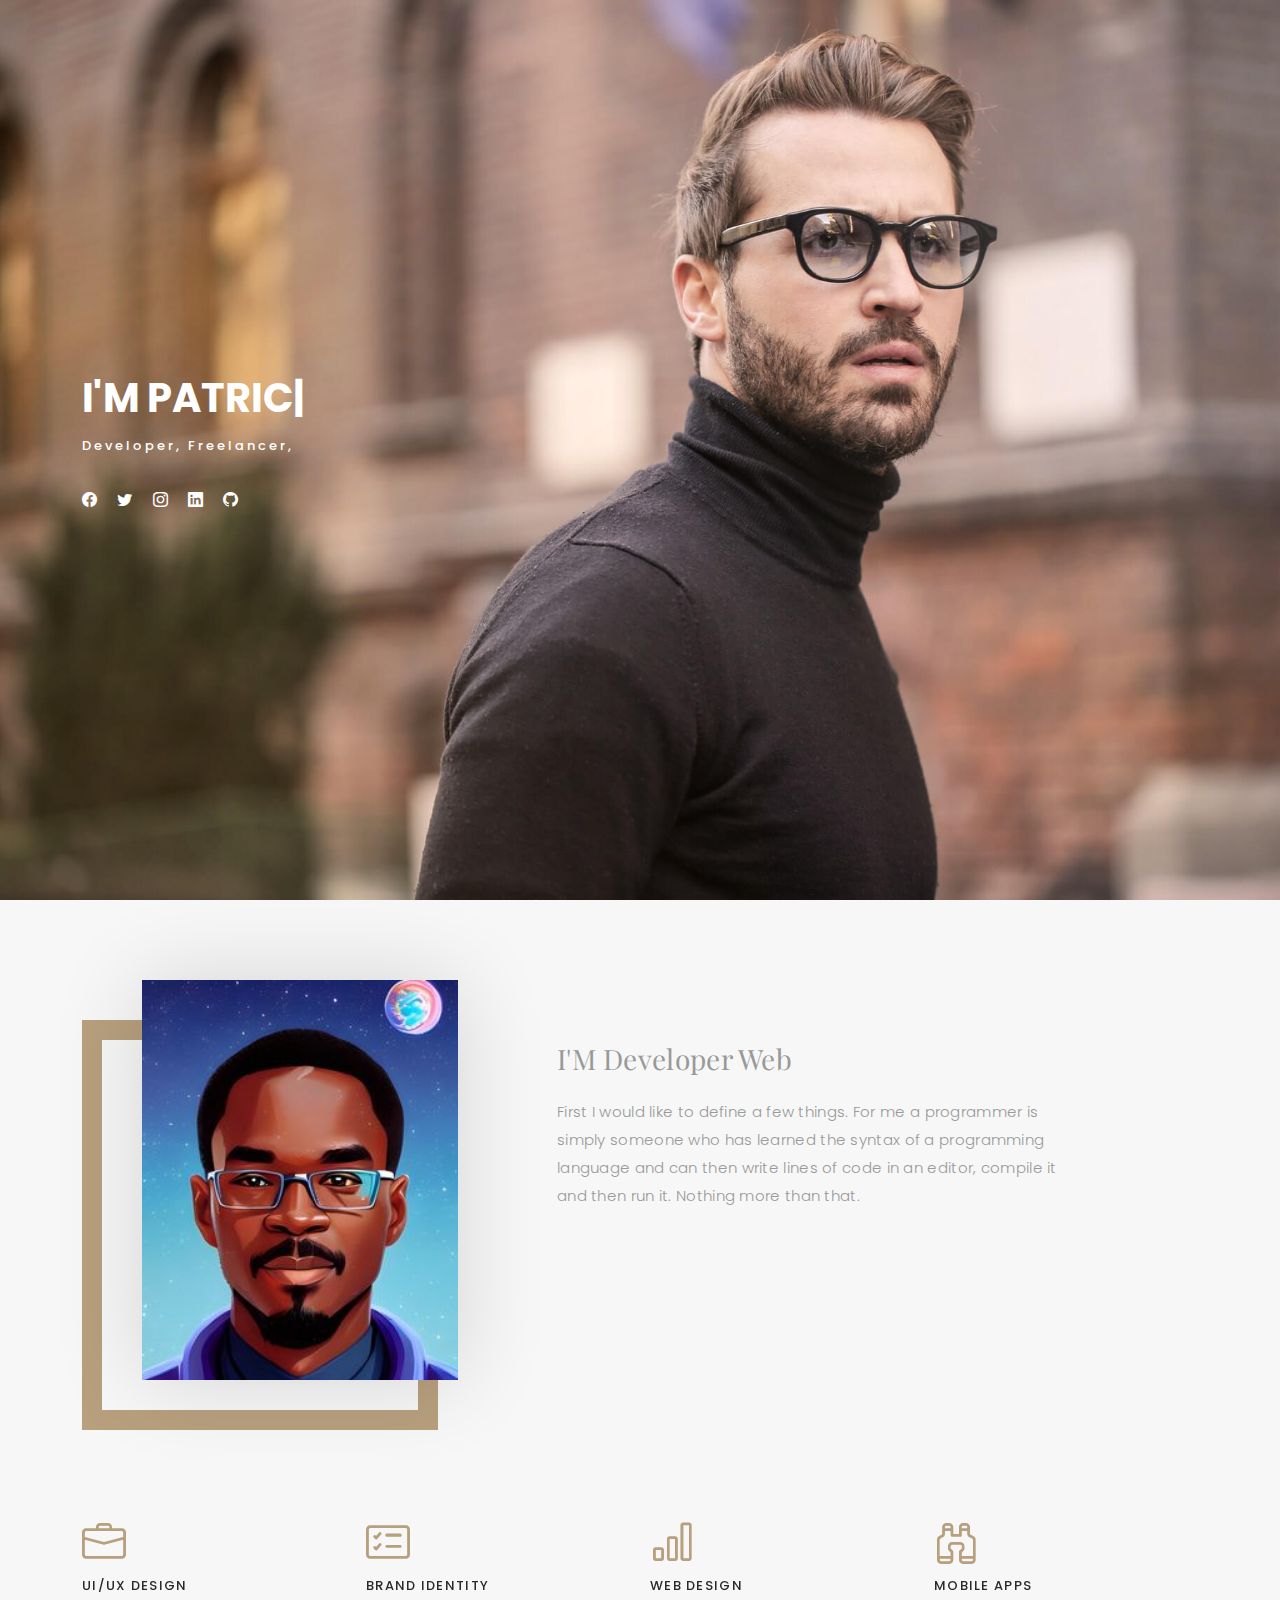
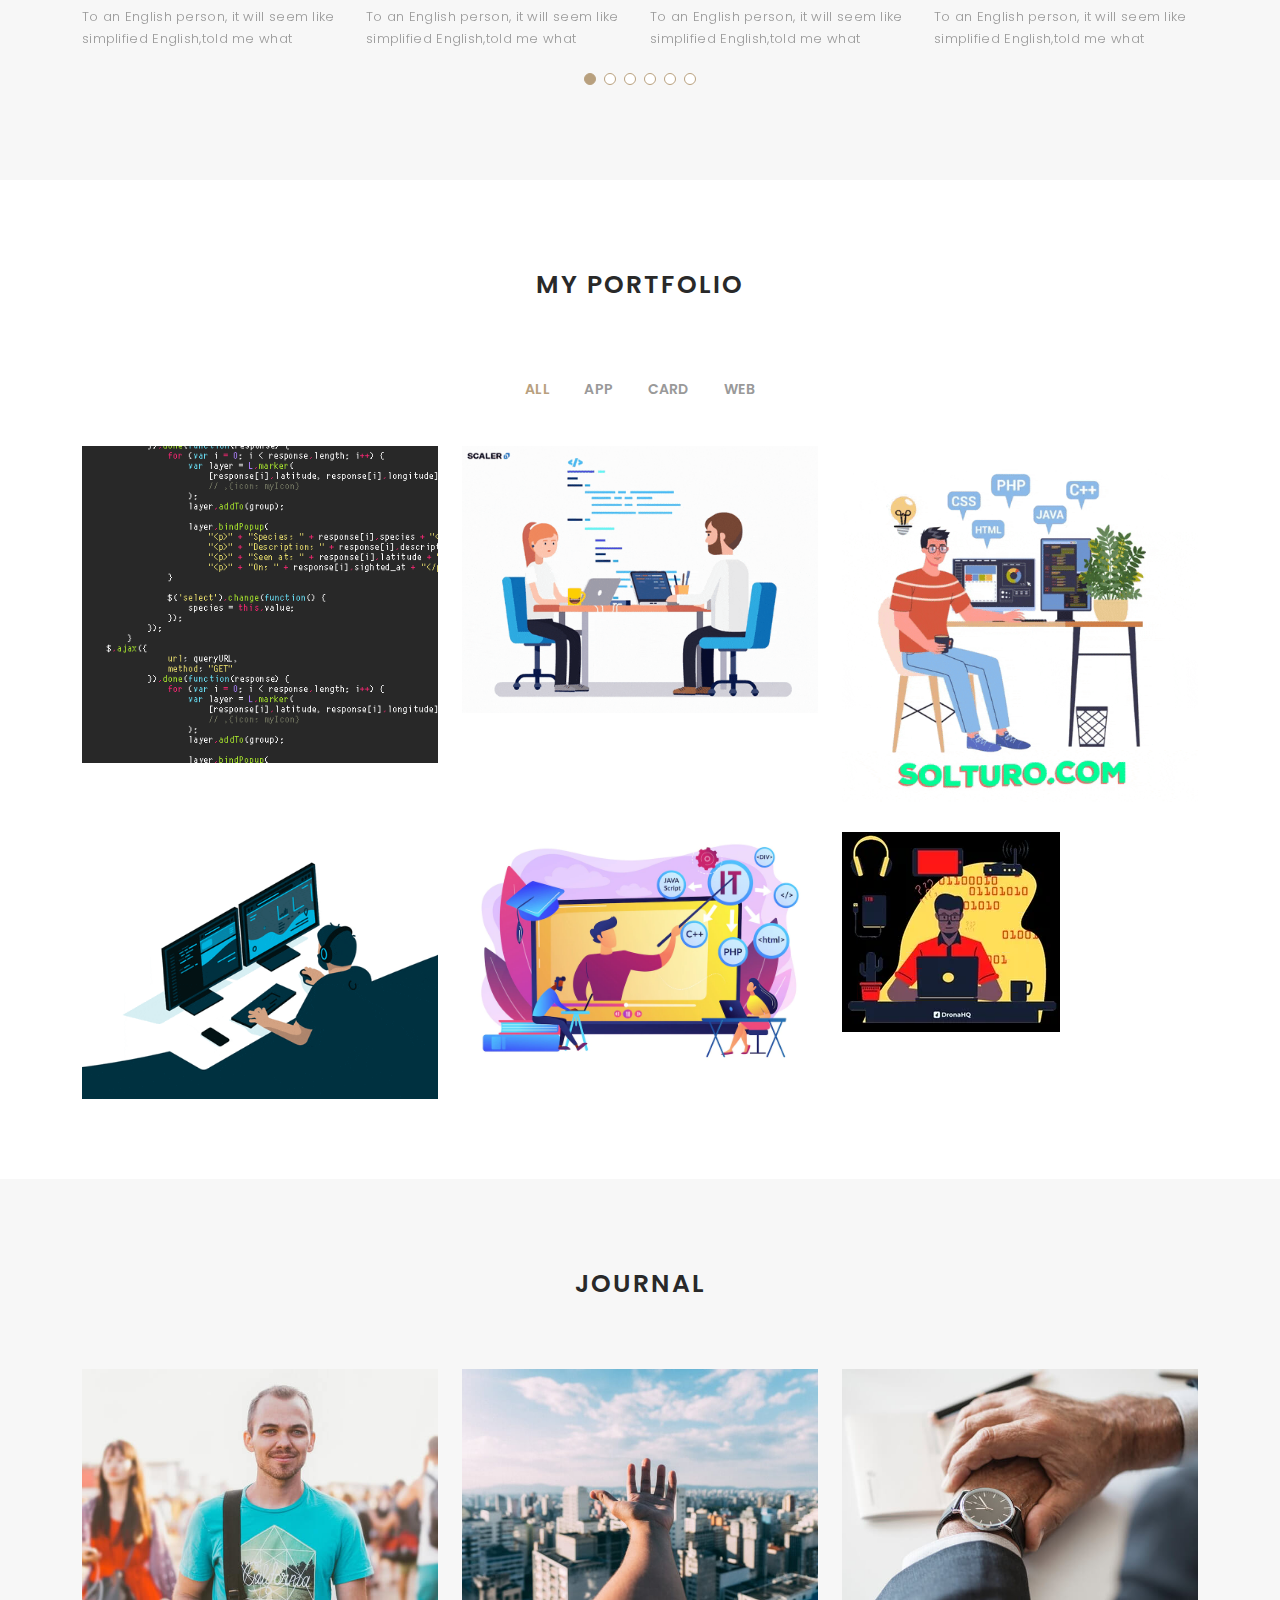
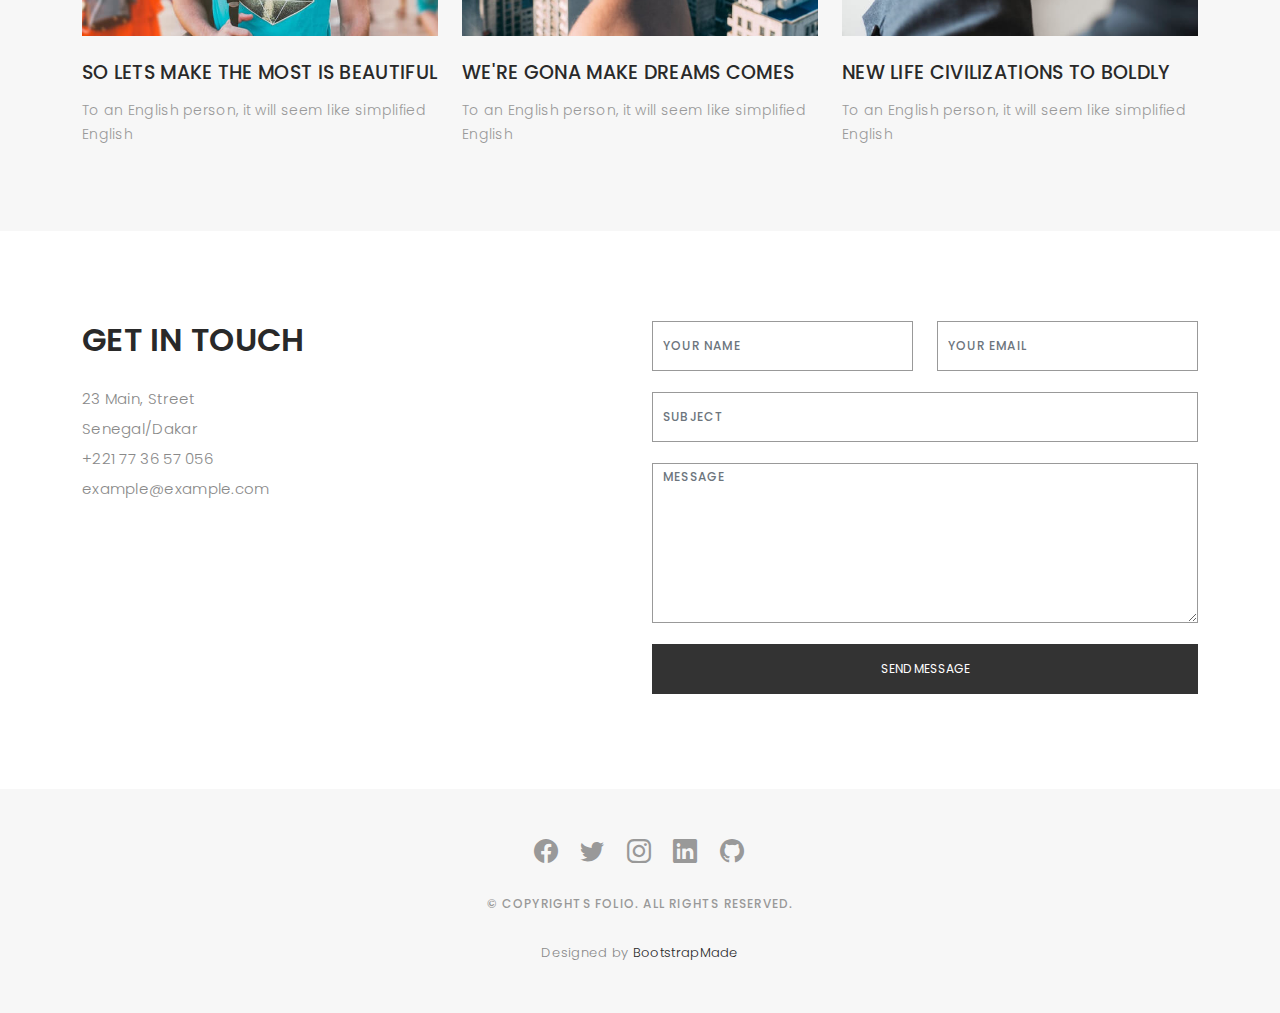
==== commit 2b96921b: "commit" ====
--- a/index.html
+++ b/index.html
@@ -228,7 +228,7 @@
           <div class="col-lg-4 col-md-6 portfolio-item filter-card">
             <img src="giphy.gif" class="img-fluid" alt="">
             <div class="portfolio-info">
-              <h4>Card 2</h4>
+              <h4>Developer 2</h4>
               <p>Card</p>
               <a href="assets/img/portfolio/prg5.gif" data-gallery="portfolioGallery" class="portfolio-lightbox preview-link" title="website"><i class="bx bx-plus"></i></a>
               <a href="portfolio-details.html" class="details-link" title="More Details"><i class="bx bx-link"></i></a>
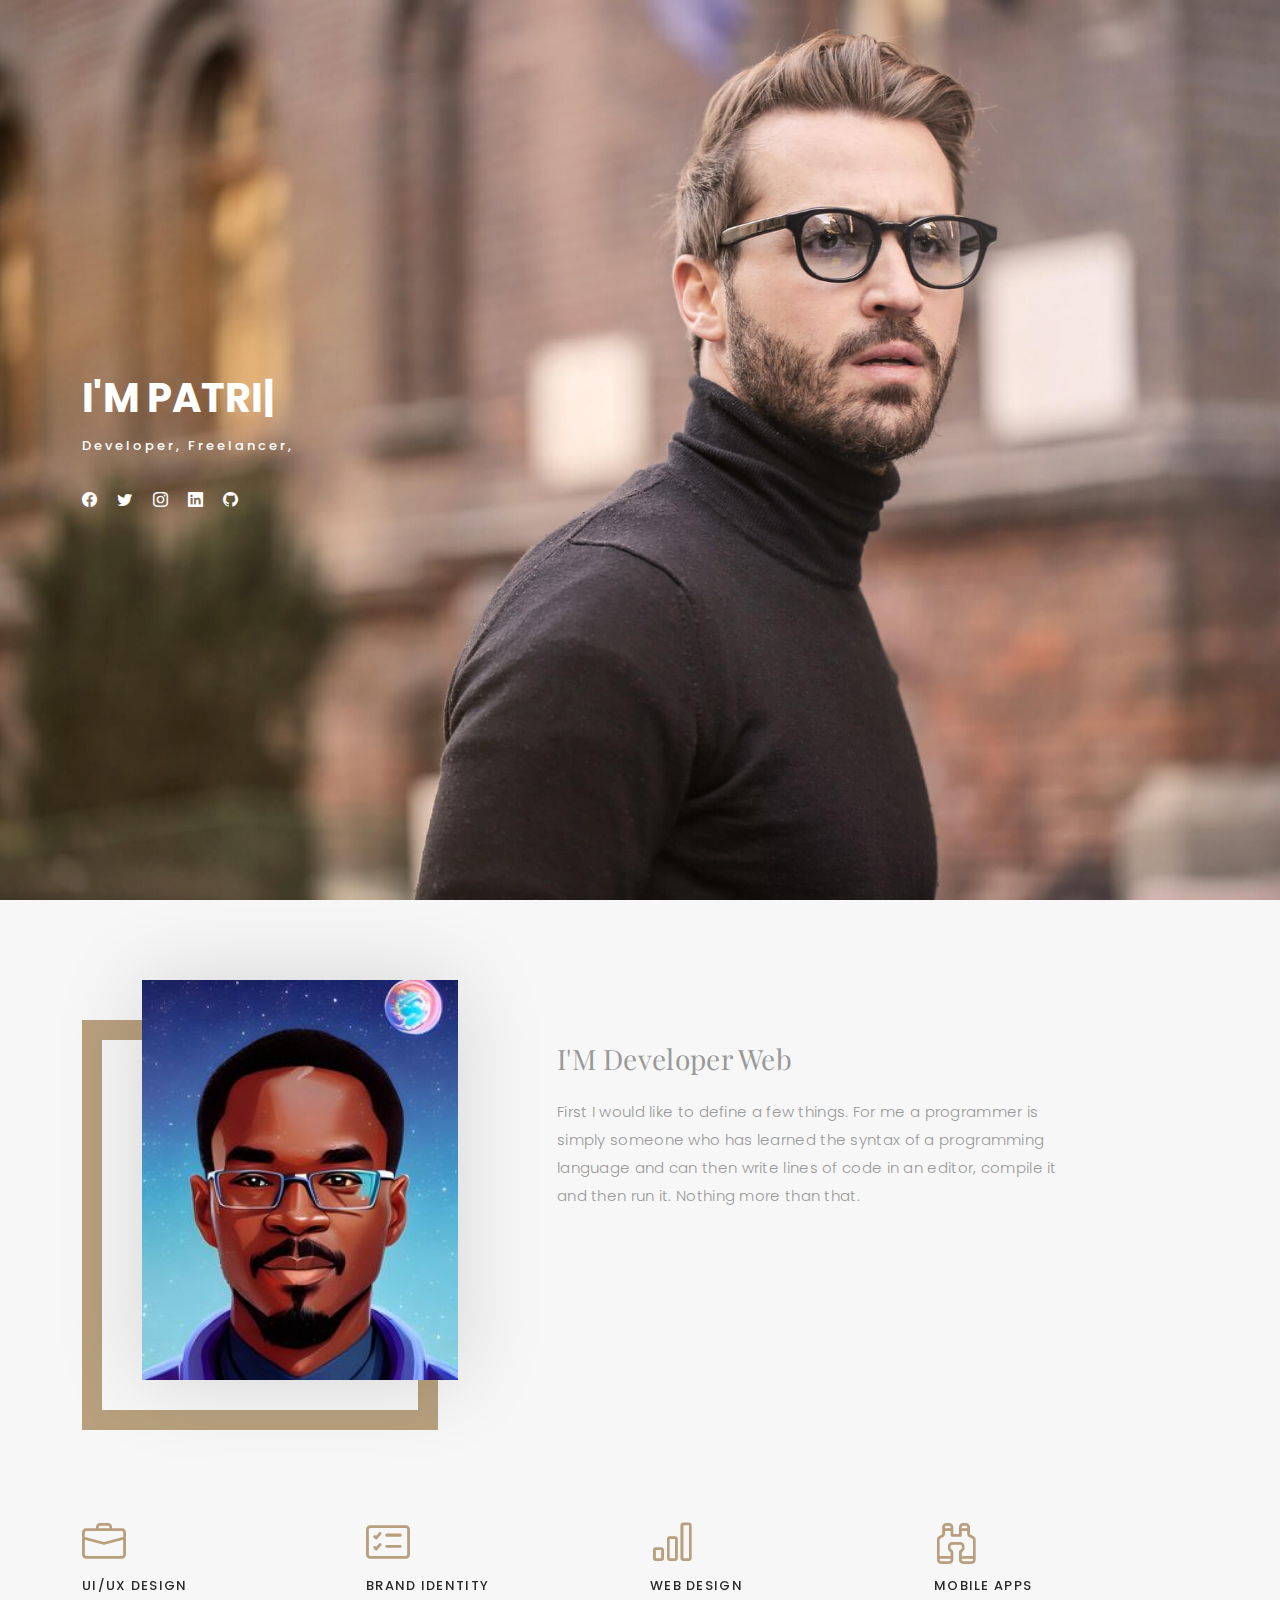
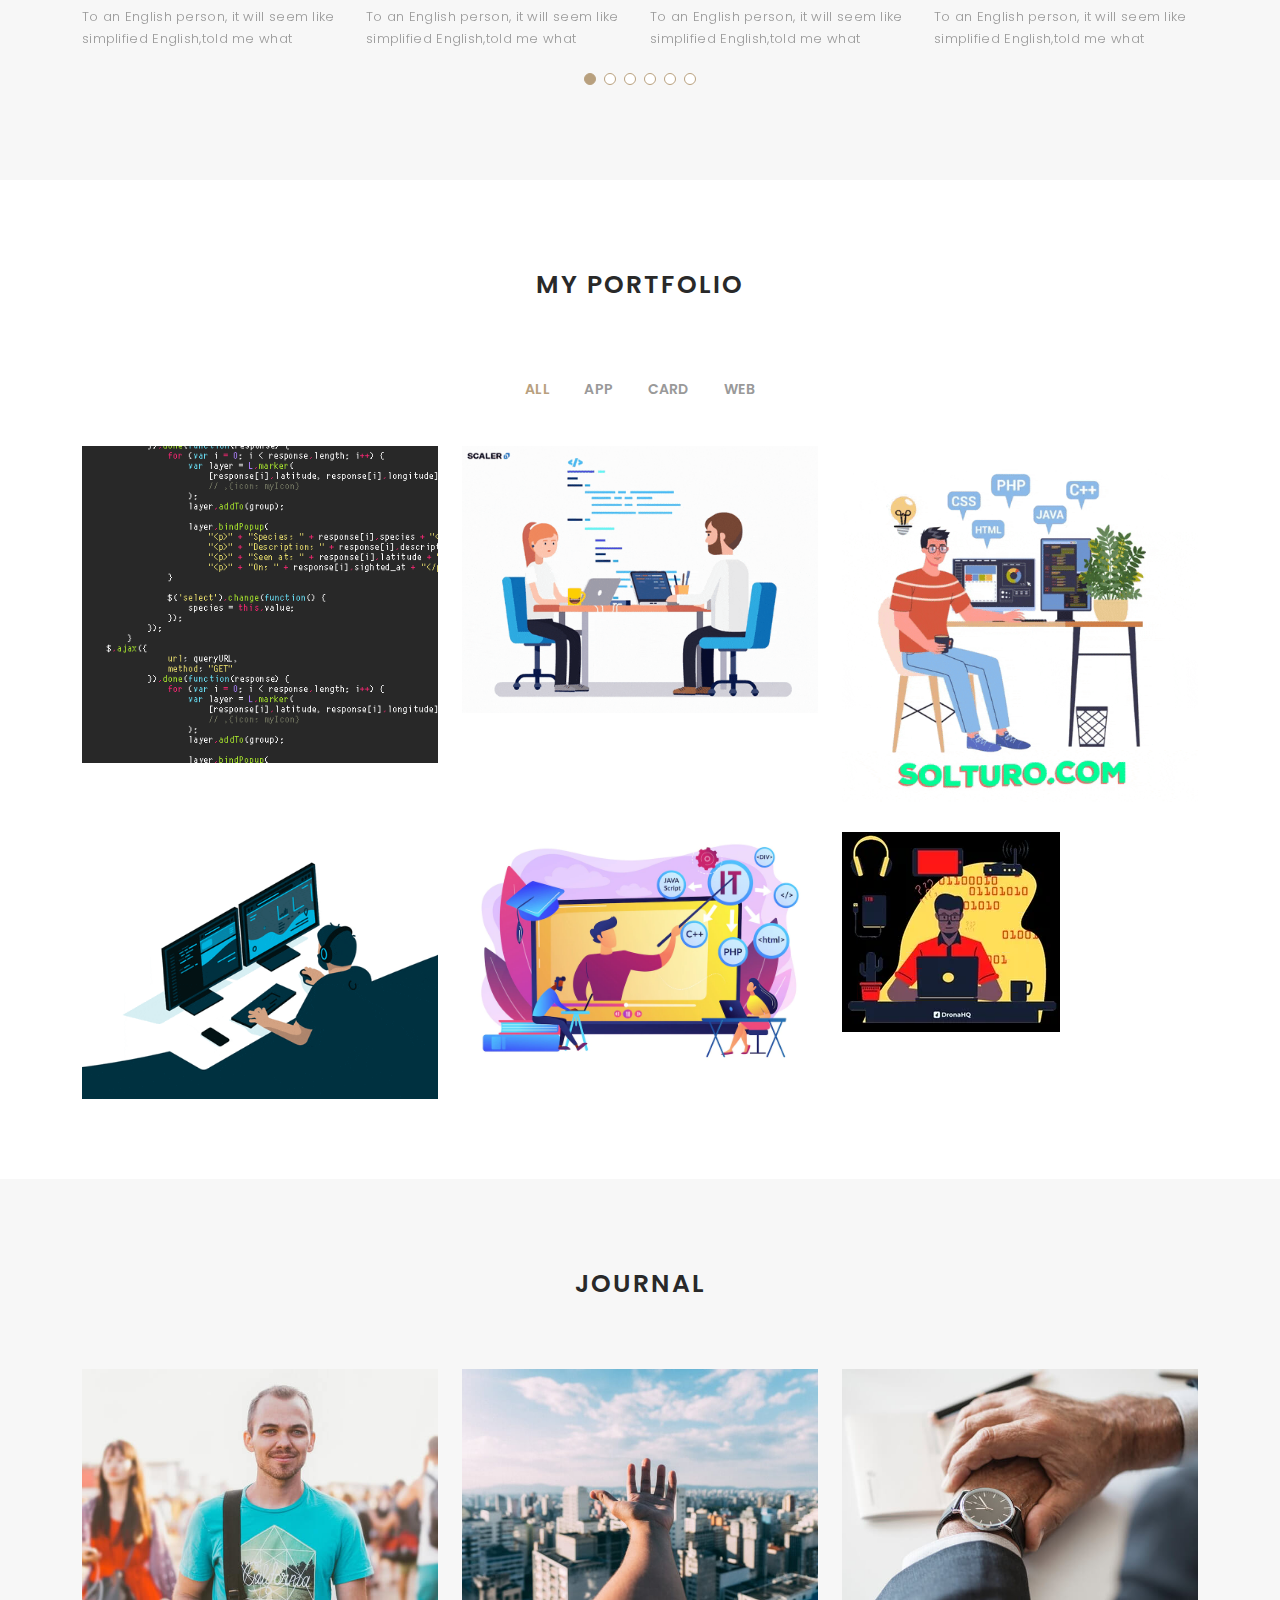
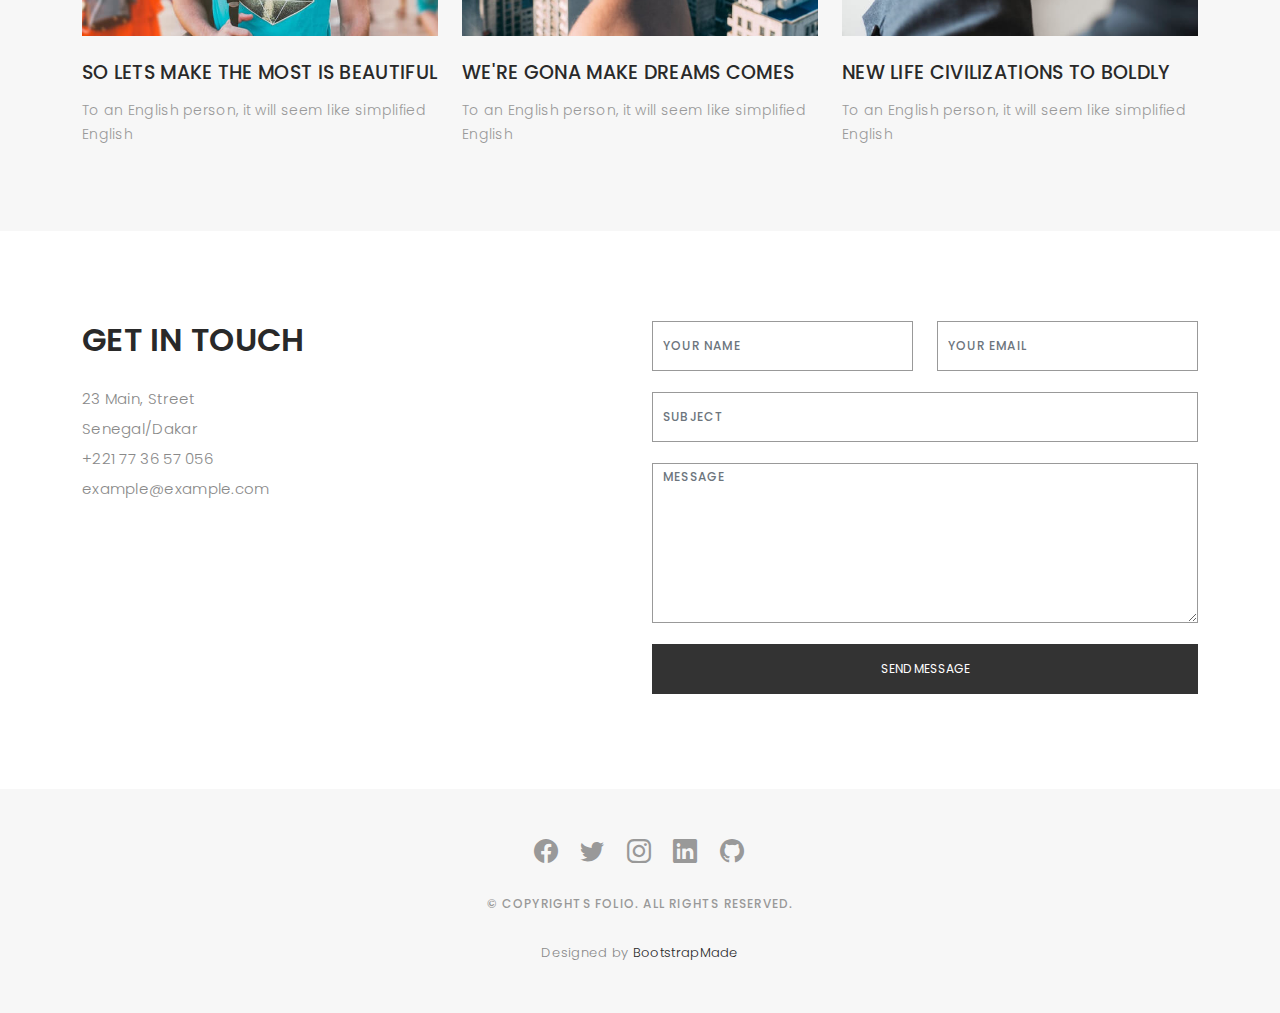
==== commit 4977735f: "commit init" ====
--- a/index.html
+++ b/index.html
@@ -229,7 +229,7 @@
             <img src="giphy.gif" class="img-fluid" alt="">
             <div class="portfolio-info">
               <h4>Developer 2</h4>
-              <p>Card</p>
+              <p>Dev</p>
               <a href="assets/img/portfolio/prg5.gif" data-gallery="portfolioGallery" class="portfolio-lightbox preview-link" title="website"><i class="bx bx-plus"></i></a>
               <a href="portfolio-details.html" class="details-link" title="More Details"><i class="bx bx-link"></i></a>
             </div>
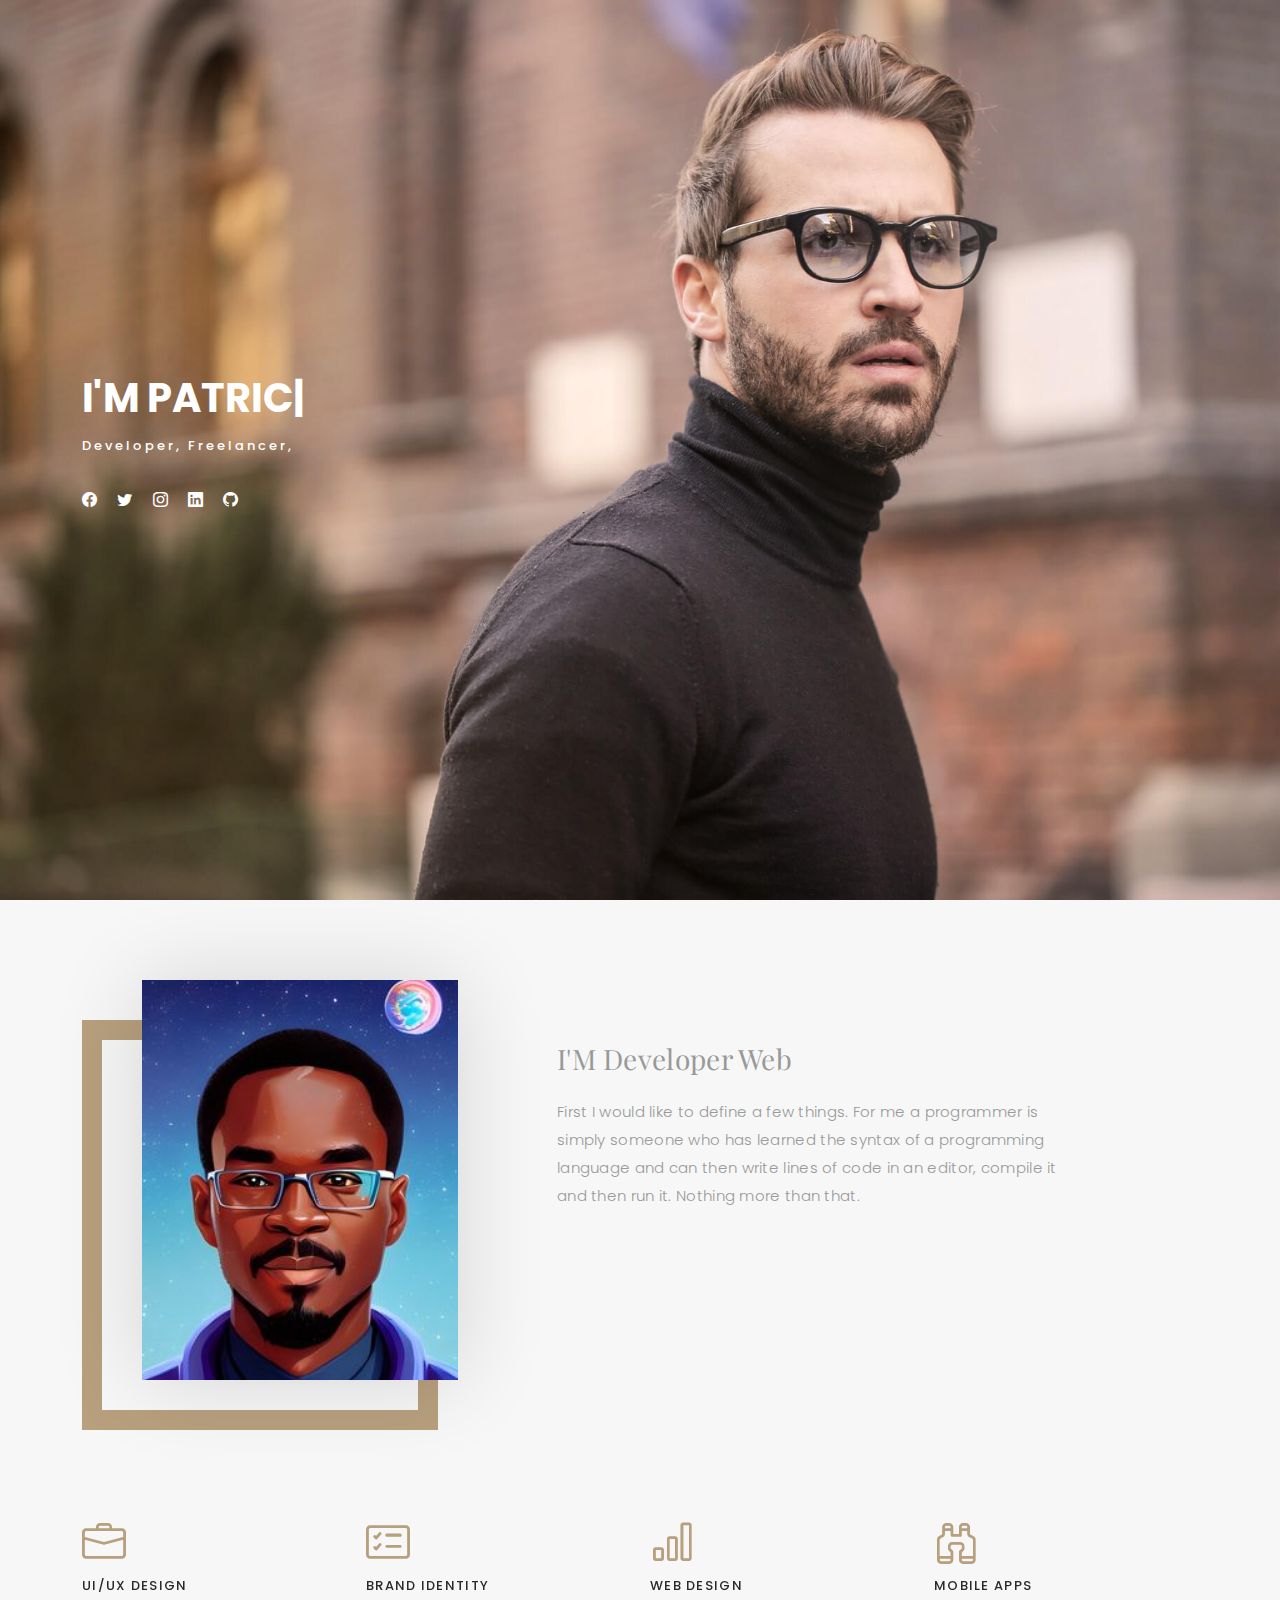
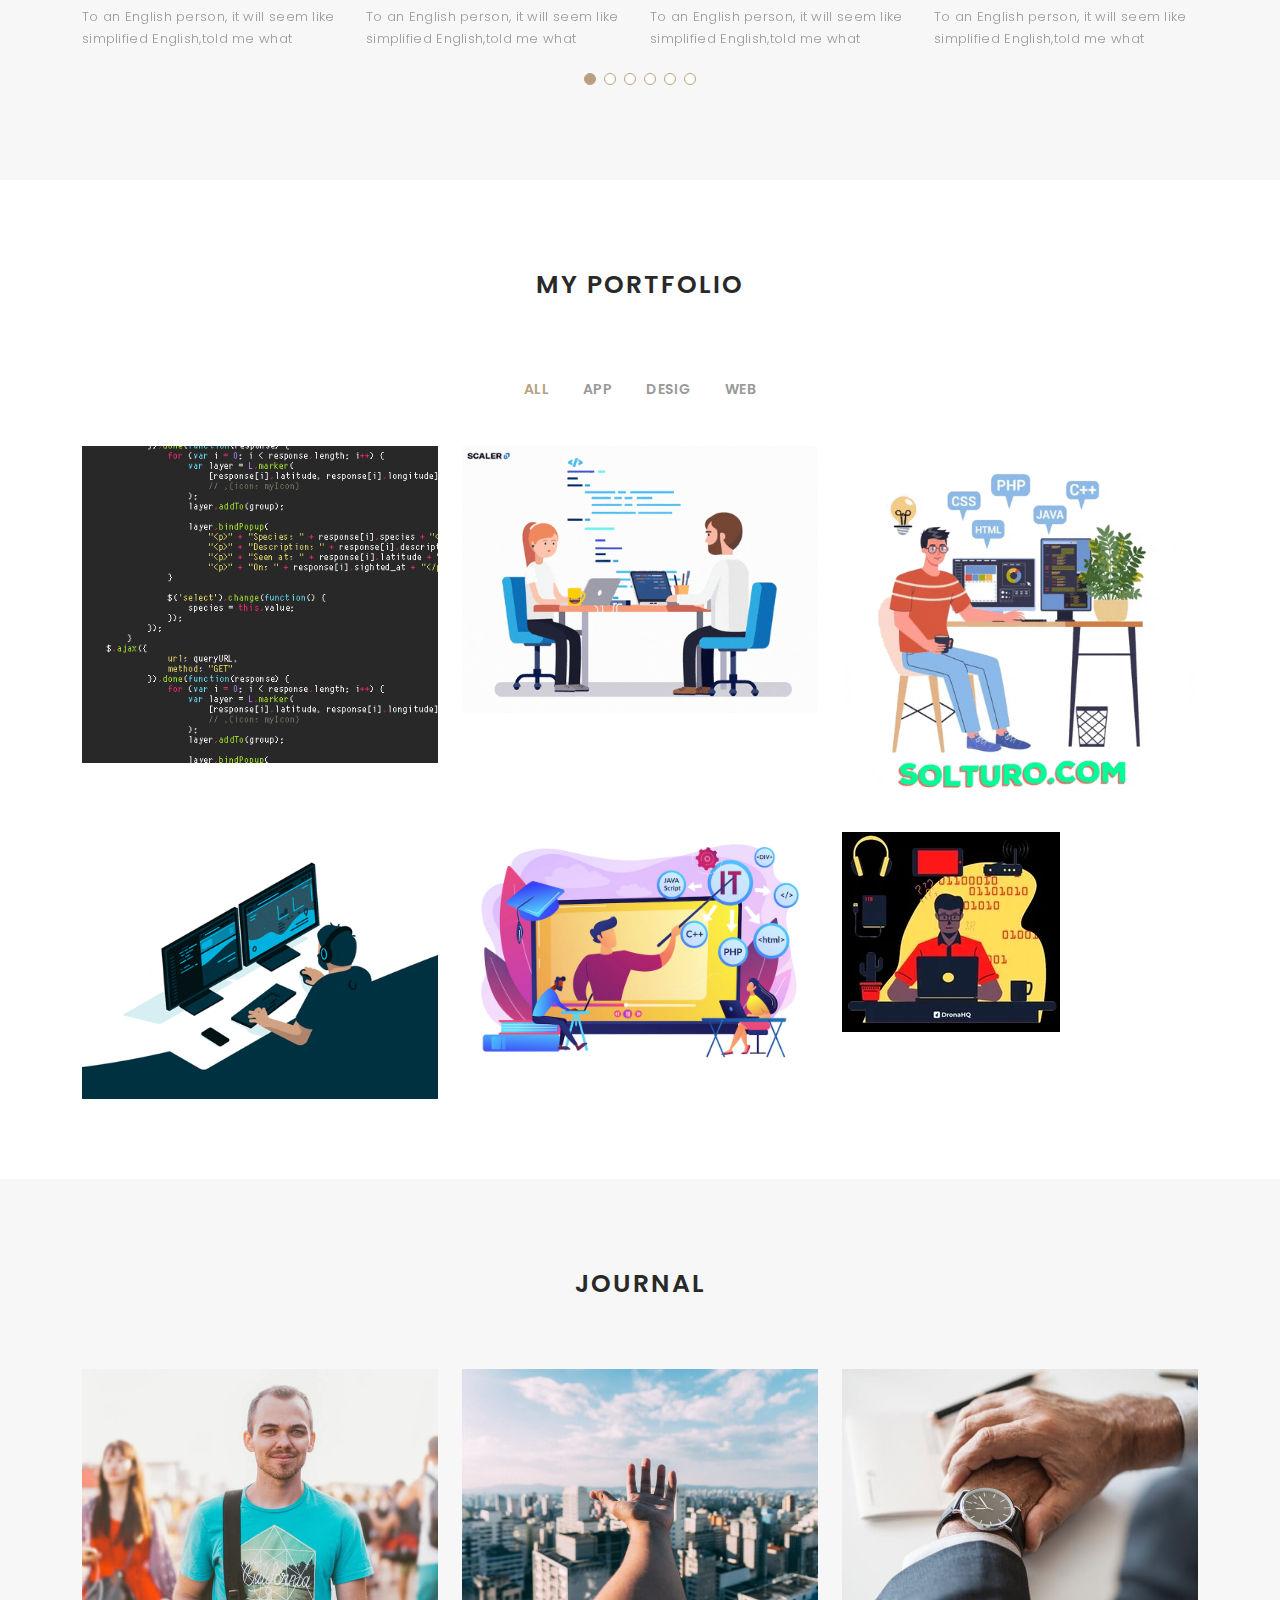
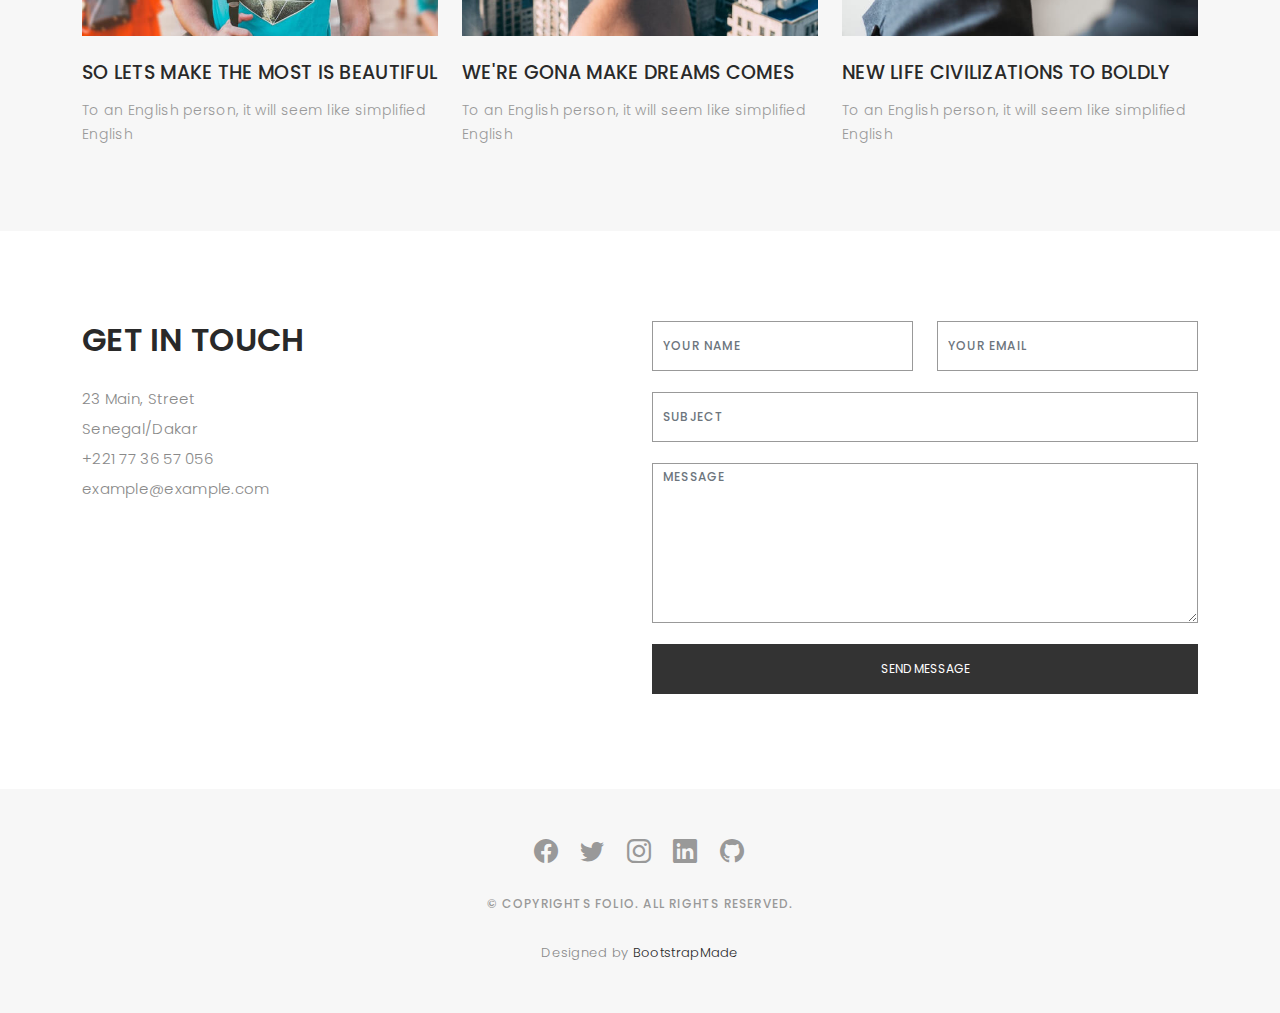
==== commit 620093cc: "commit init" ====
--- a/index.html
+++ b/index.html
@@ -187,7 +187,7 @@
             <ul id="portfolio-flters">
               <li data-filter="*" class="filter-active">All</li>
               <li data-filter=".filter-app">App</li>
-              <li data-filter=".filter-card">Card</li>
+              <li data-filter=".filter-card">Desig</li>
               <li data-filter=".filter-web">Web</li>
             </ul>
           </div>
@@ -218,9 +218,9 @@
           <div class="col-lg-4 col-md-6 portfolio-item filter-app">
             <img src="giphy (3).gif" class="img-fluid" alt="">
             <div class="portfolio-info">
-              <h4>App 2</h4>
-              <p>App</p>
-              <a href="assets/img/portfolio/prg5.gif" data-gallery="portfolioGallery" class="portfolio-lightbox preview-link" title="website"><i class="bx bx-plus"></i></a>
+              <h4>Developer app</h4>
+              <p>Dev</p>
+              <a href="assets/img/portfolio/desig2.gif" data-gallery="portfolioGallery" class="portfolio-lightbox preview-link" title="website"><i class="bx bx-plus"></i></a>
               <a href="portfolio-details.html" class="details-link" title="More Details"><i class="bx bx-link"></i></a>
             </div>
           </div>
@@ -228,9 +228,9 @@
           <div class="col-lg-4 col-md-6 portfolio-item filter-card">
             <img src="giphy.gif" class="img-fluid" alt="">
             <div class="portfolio-info">
-              <h4>Developer 2</h4>
-              <p>Dev</p>
-              <a href="assets/img/portfolio/prg5.gif" data-gallery="portfolioGallery" class="portfolio-lightbox preview-link" title="website"><i class="bx bx-plus"></i></a>
+              <h4>Designer</h4>
+              <p>Desig</p>
+              <a href="assets/img/portfolio/desig4.gif" data-gallery="portfolioGallery" class="portfolio-lightbox preview-link" title="Designer"><i class="bx bx-plus"></i></a>
               <a href="portfolio-details.html" class="details-link" title="More Details"><i class="bx bx-link"></i></a>
             </div>
           </div>
@@ -282,7 +282,7 @@
                 <div class="journal-txt">
 
                   <h4><a href="blog-single.html">SO LETS MAKE THE MOST IS BEAUTIFUL</a></h4>
-                  <p class="separator">To an English person, it will seem like simplified English
+                  <p class="separator">To an English person,  it will seem like simplified English
                   </p>
 
                 </div>
